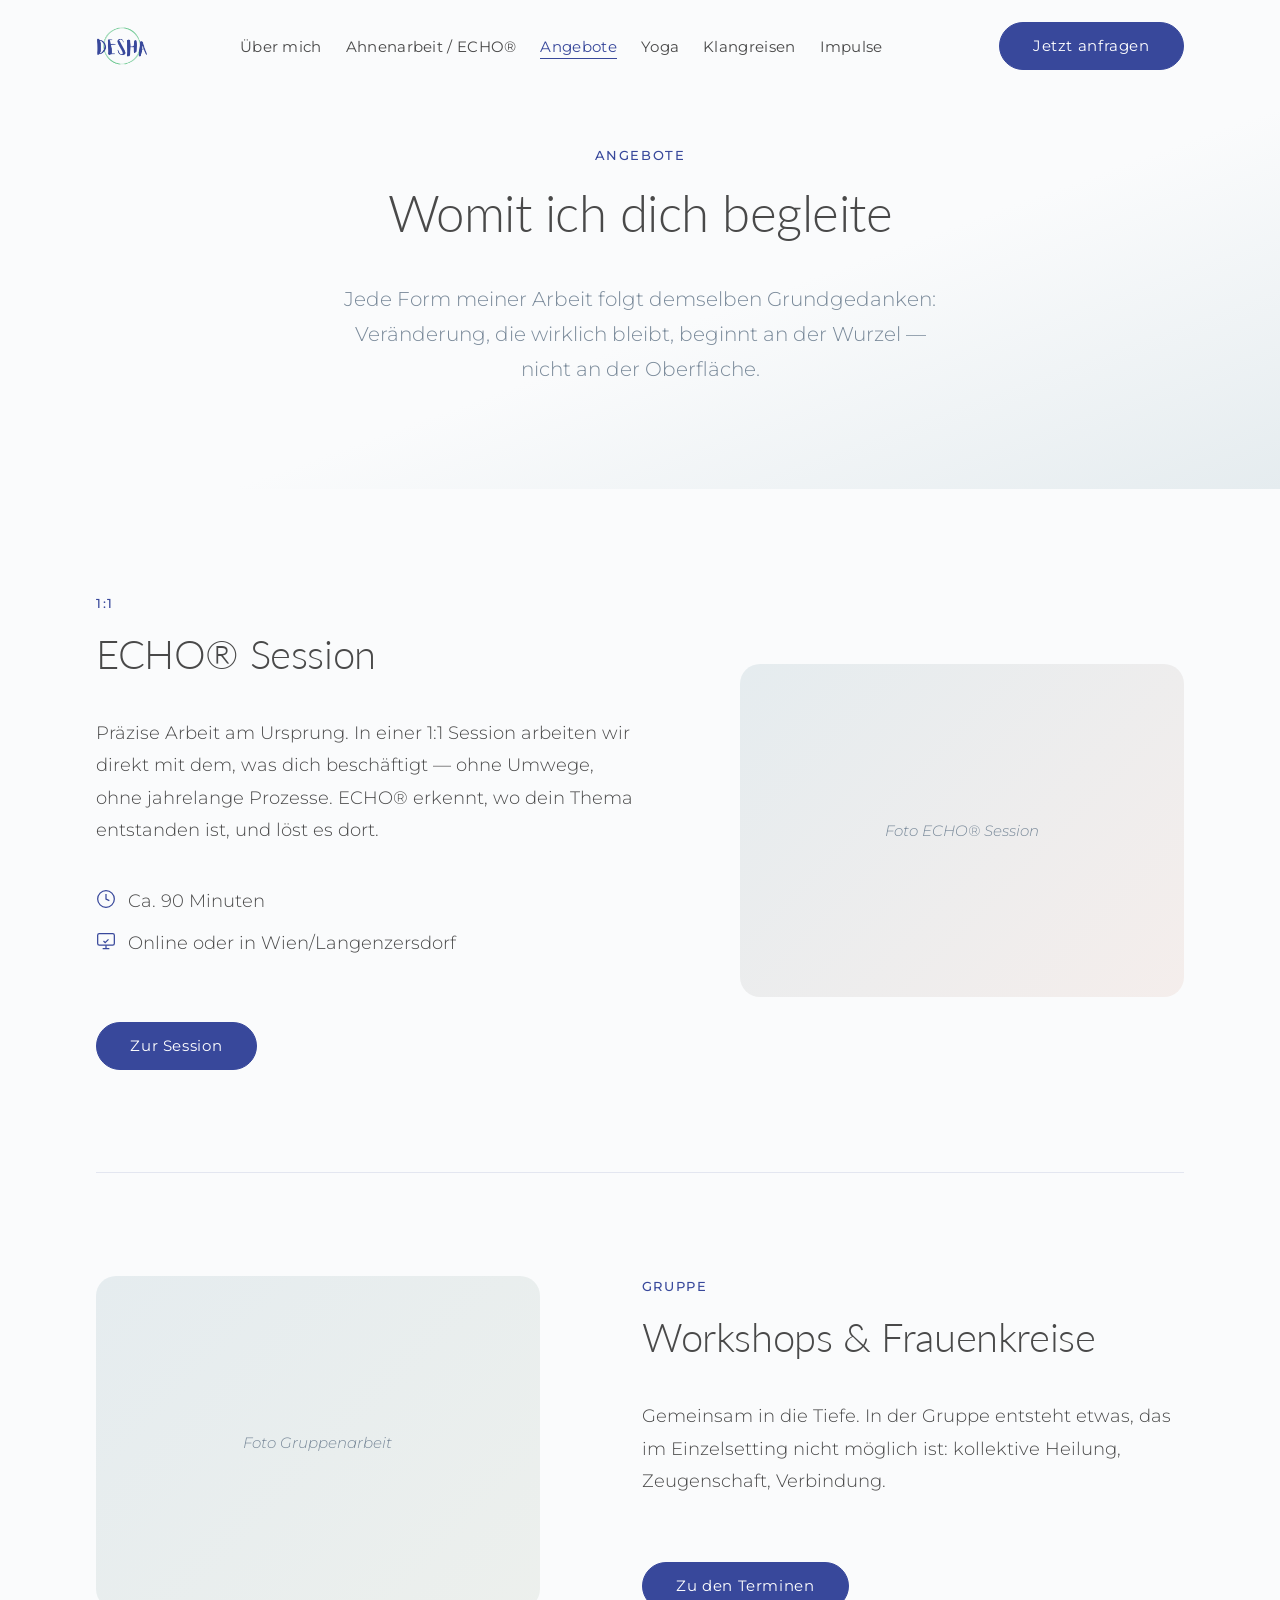
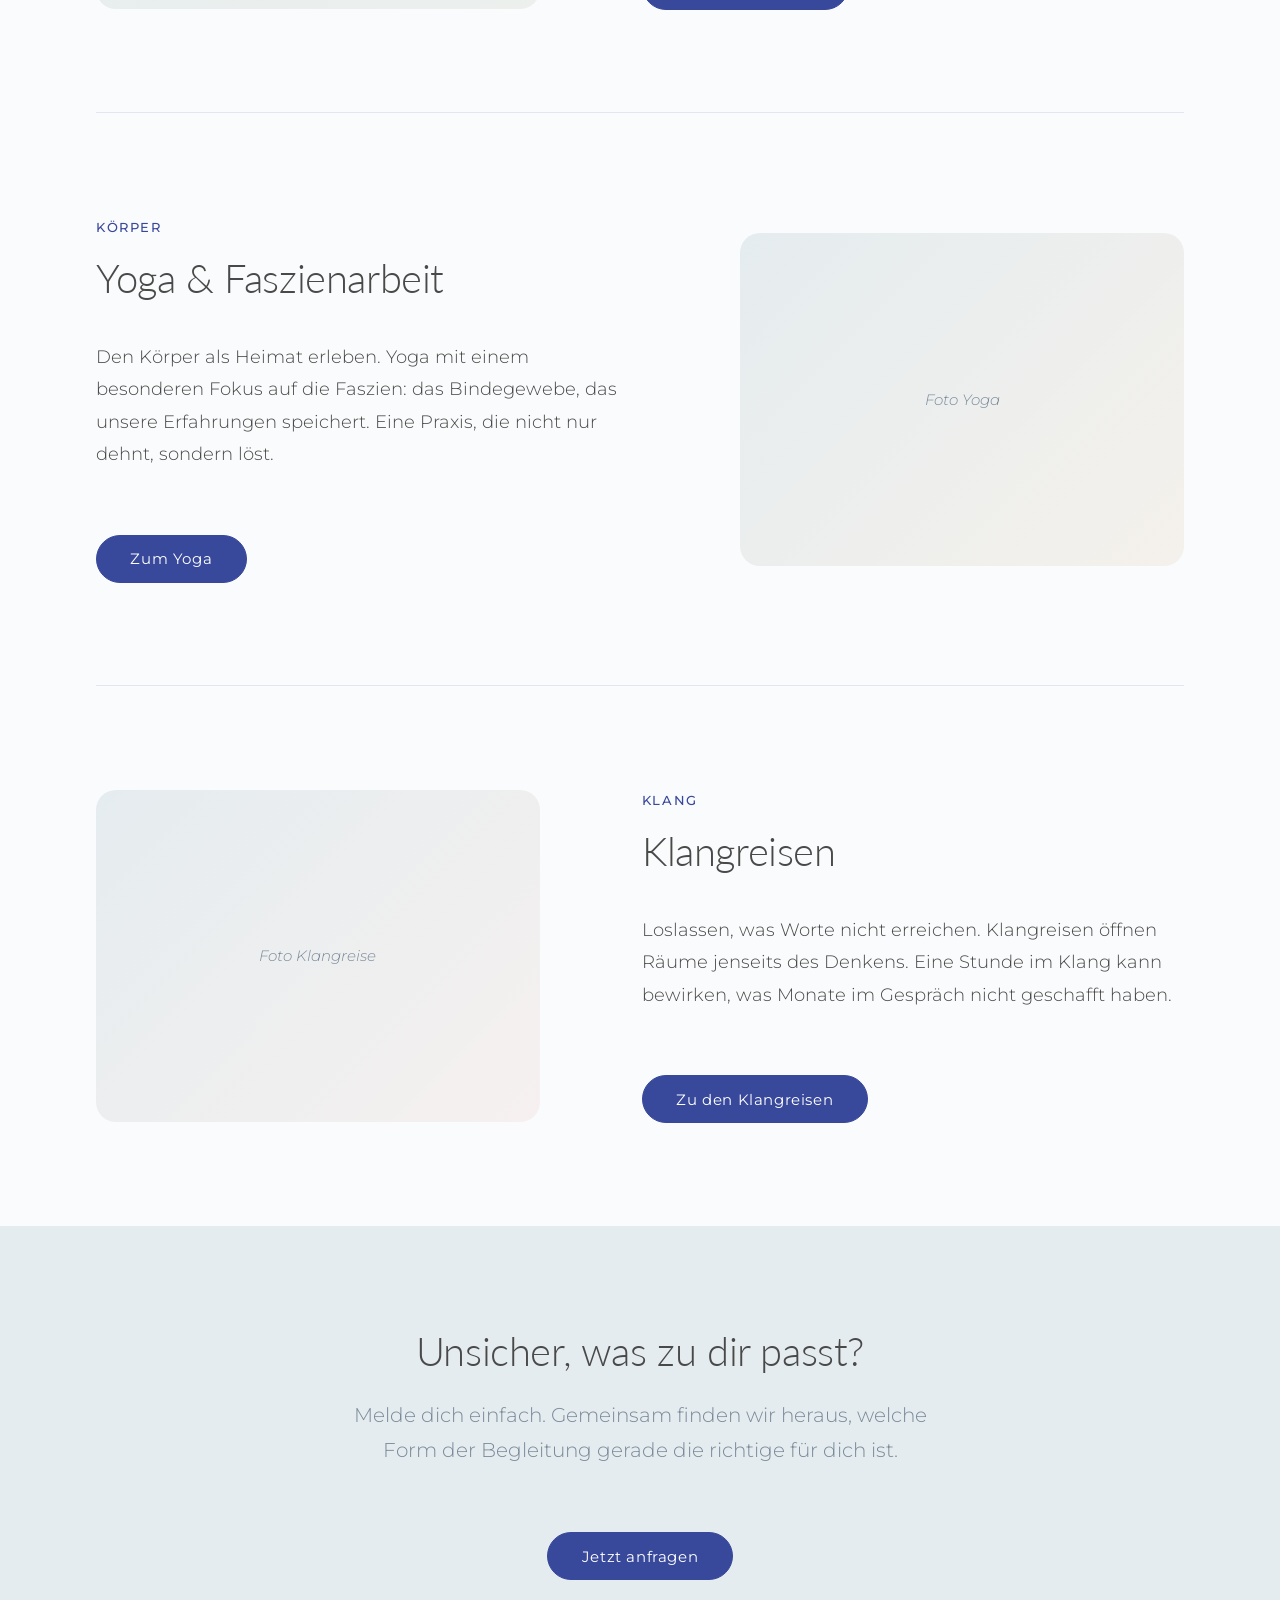
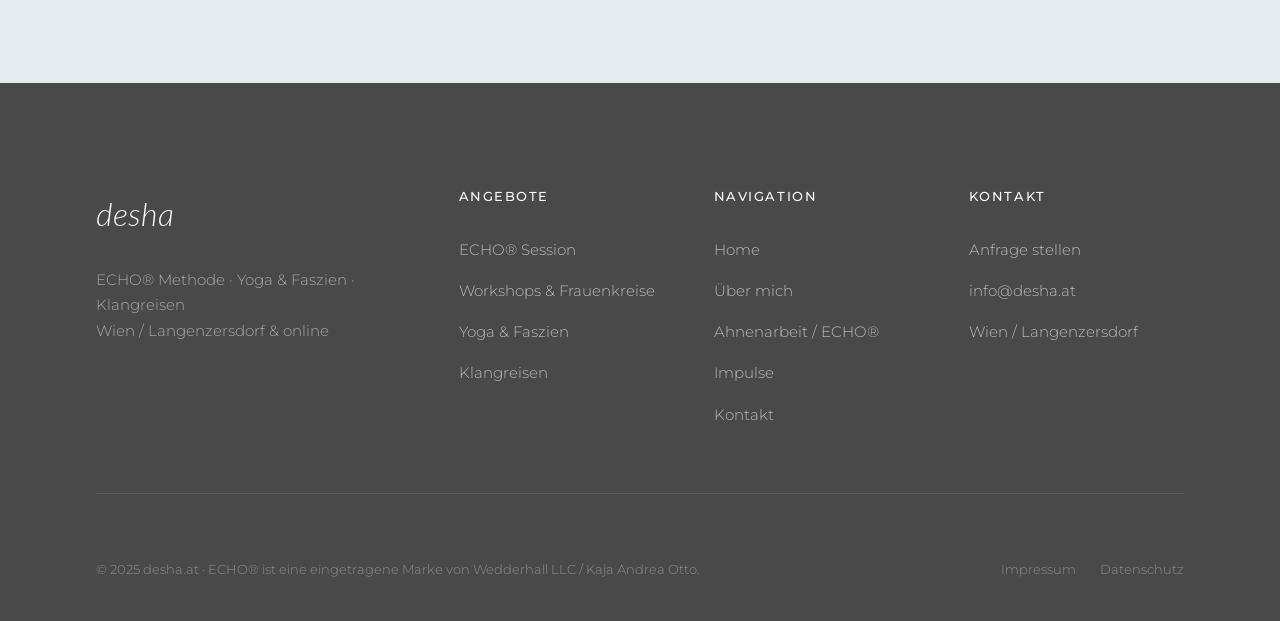
==== angebote/index.html @ 7d886432 "Reduce heading sizes, add Yoga+Klangreisen to nav, rename ECHO® to Ahnenarbeit/ECHO® Co-Authored-By:" ====
<!DOCTYPE html>
<html lang="de">
<head>
  <meta charset="UTF-8">
  <meta name="viewport" content="width=device-width, initial-scale=1.0">
  <title>Angebote — ECHO® Session · Yoga · Klangreisen | desha.at</title>
  <meta name="description" content="ECHO® Session, Gruppenarbeit, Yoga & Faszien, Klangreisen — in Wien/Langenzersdorf und online. Veränderung, die an der Wurzel beginnt.">
  <link rel="canonical" href="https://desha.at/angebote">

  <!-- Open Graph -->
  <meta property="og:title" content="Angebote — ECHO® Session · Yoga · Klangreisen | desha.at">
  <meta property="og:description" content="ECHO® Session, Gruppenarbeit, Yoga & Faszien, Klangreisen — in Wien/Langenzersdorf und online. Veränderung, die an der Wurzel beginnt.">
  <meta property="og:type" content="website">
  <meta property="og:url" content="https://desha.at/angebote">
  <meta property="og:image" content="https://desha.at/assets/images/portrait-monika.jpg">
  <meta property="og:locale" content="de_AT">
  <meta property="og:site_name" content="desha.at">

  <!-- Twitter Card -->
  <meta name="twitter:card" content="summary_large_image">
  <meta name="twitter:title" content="Angebote — ECHO® Session · Yoga · Klangreisen | desha.at">
  <meta name="twitter:description" content="ECHO® Session, Gruppenarbeit, Yoga & Faszien, Klangreisen — in Wien/Langenzersdorf und online.">
  <meta name="twitter:image" content="https://desha.at/assets/images/portrait-monika.jpg">

  <link rel="preconnect" href="https://fonts.googleapis.com">
  <link rel="preconnect" href="https://fonts.gstatic.com" crossorigin>
  <link href="https://fonts.googleapis.com/css2?family=Lato:ital,wght@0,300;0,400;0,700;1,300;1,400&family=Montserrat:wght@300;400;500&display=swap" rel="stylesheet">

  <link rel="stylesheet" href="../css/main.css">
  <link rel="stylesheet" href="../css/components.css">
  <link rel="stylesheet" href="../css/responsive.css">
</head>
<body>

  <!-- NAV -->
  <header class="nav" role="banner">
    <div class="nav__inner">
      <a href="../index.html" class="nav__logo"><img src="../assets/images/DESHA_logo_klein.png" alt="DESHA" class="nav__logo-img"></a>
      <nav aria-label="Hauptnavigation">
        <ul class="nav__links" role="list">
          <li><a href="../ueber-mich.html" class="nav__link">Über mich</a></li>
          <li><a href="../echo-methode.html" class="nav__link">Ahnenarbeit / ECHO®</a></li>
          <li><a href="../angebote/index.html" class="nav__link is-active">Angebote</a></li>
          <li><a href="../angebote/yoga-faszien.html" class="nav__link">Yoga</a></li>
          <li><a href="../angebote/klangreisen.html" class="nav__link">Klangreisen</a></li>
          <li><a href="../blog/index.html" class="nav__link">Impulse</a></li>
        </ul>
      </nav>
      <a href="../kontakt.html" class="btn btn--primary nav__cta">Jetzt anfragen</a>
      <button class="nav__toggle" aria-label="Menü öffnen" aria-expanded="false" aria-controls="mobile-menu">
        <span></span><span></span><span></span>
      </button>
    </div>
    <nav id="mobile-menu" class="nav__mobile" aria-label="Mobile Navigation">
      <ul class="nav__mobile-links" role="list">
        <li><a href="../ueber-mich.html" class="nav__mobile-link">Über mich</a></li>
        <li><a href="../echo-methode.html" class="nav__mobile-link">Ahnenarbeit / ECHO®</a></li>
        <li><a href="../angebote/index.html" class="nav__mobile-link">Angebote</a></li>
        <li><a href="../angebote/yoga-faszien.html" class="nav__mobile-link">Yoga</a></li>
        <li><a href="../angebote/klangreisen.html" class="nav__mobile-link">Klangreisen</a></li>
        <li><a href="../blog/index.html" class="nav__mobile-link">Impulse</a></li>
        <li><a href="../kontakt.html" class="nav__mobile-link">Kontakt</a></li>
      </ul>
      <a href="../kontakt.html" class="btn btn--primary" style="align-self:flex-start;margin-top:auto;">Jetzt anfragen</a>
    </nav>
  </header>

  <main>

    <!-- PAGE HERO -->
    <section style="padding-top: 9rem; padding-bottom: var(--space-2xl); background: linear-gradient(160deg, var(--color-bg) 60%, var(--color-surface) 100%);" aria-labelledby="page-title">
      <div class="u-container u-container--narrow u-text-center">
        <span class="kicker fade-in">Angebote</span>
        <h1 id="page-title" class="fade-in fade-in--delay-1">Womit ich dich begleite</h1>
        <p class="lead fade-in fade-in--delay-2" style="margin-inline: auto; margin-top: var(--space-lg);">
          Jede Form meiner Arbeit folgt demselben Grundgedanken: Veränderung, die wirklich bleibt,
          beginnt an der Wurzel — nicht an der Oberfläche.
        </p>
      </div>
    </section>


    <!-- ANGEBOTE DETAIL -->
    <section class="u-section" aria-label="Angebotsübersicht">
      <div class="u-container">

        <!-- ECHO Session -->
        <article style="
          display: grid;
          gap: var(--space-2xl);
          padding-bottom: var(--space-2xl);
          border-bottom: 1px solid var(--color-border);
          margin-bottom: var(--space-2xl);
        " aria-labelledby="echo-title">
          <div class="split split--wide">
            <div class="fade-in">
              <span class="kicker">1:1</span>
              <h2 id="echo-title">ECHO® Session</h2>
              <p style="margin-top: var(--space-lg);">
                Präzise Arbeit am Ursprung. In einer 1:1 Session arbeiten wir direkt mit dem, was
                dich beschäftigt — ohne Umwege, ohne jahrelange Prozesse. ECHO® erkennt, wo dein
                Thema entstanden ist, und löst es dort.
              </p>
              <ul class="icon-list" style="margin-top: var(--space-lg);">
                <li class="icon-list__item">
                  <svg class="icon-list__icon" viewBox="0 0 24 24" fill="none" stroke="currentColor" stroke-width="1.5" aria-hidden="true"><circle cx="12" cy="12" r="10"/><path d="M12 6v6l4 2"/></svg>
                  Ca. 90 Minuten
                </li>
                <li class="icon-list__item">
                  <svg class="icon-list__icon" viewBox="0 0 24 24" fill="none" stroke="currentColor" stroke-width="1.5" aria-hidden="true"><path d="M15 10l-4 4-2-2"/><rect x="2" y="3" width="20" height="14" rx="2"/><path d="M8 21h8M12 17v4"/></svg>
                  Online oder in Wien/Langenzersdorf
                </li>
              </ul>
              <a href="../angebote/echo-session.html" class="btn btn--primary" style="margin-top: var(--space-xl);">Zur Session</a>
            </div>
            <div class="fade-in fade-in--delay-1">
              <div style="
                aspect-ratio: 4/3;
                background: linear-gradient(135deg, var(--color-surface) 0%, rgba(196,119,90,0.1) 100%);
                border-radius: var(--radius-lg);
                display: flex; align-items: center; justify-content: center;
                color: var(--color-text-muted); font-style: italic; font-size: var(--text-sm);
              ">Foto ECHO® Session</div>
            </div>
          </div>
        </article>

        <!-- Gruppenarbeit -->
        <article style="
          padding-bottom: var(--space-2xl);
          border-bottom: 1px solid var(--color-border);
          margin-bottom: var(--space-2xl);
        " aria-labelledby="gruppe-title">
          <div class="split split--wide-reversed">
            <div class="fade-in fade-in--delay-1">
              <div style="
                aspect-ratio: 4/3;
                background: linear-gradient(135deg, var(--color-surface) 0%, rgba(138,158,127,0.12) 100%);
                border-radius: var(--radius-lg);
                display: flex; align-items: center; justify-content: center;
                color: var(--color-text-muted); font-style: italic; font-size: var(--text-sm);
              ">Foto Gruppenarbeit</div>
            </div>
            <div class="fade-in">
              <span class="kicker">Gruppe</span>
              <h2 id="gruppe-title">Workshops &amp; Frauenkreise</h2>
              <p style="margin-top: var(--space-lg);">
                Gemeinsam in die Tiefe. In der Gruppe entsteht etwas, das im Einzelsetting nicht
                möglich ist: kollektive Heilung, Zeugenschaft, Verbindung.
              </p>
              <a href="../angebote/gruppenarbeit.html" class="btn btn--primary" style="margin-top: var(--space-xl);">Zu den Terminen</a>
            </div>
          </div>
        </article>

        <!-- Yoga & Faszien -->
        <article style="
          padding-bottom: var(--space-2xl);
          border-bottom: 1px solid var(--color-border);
          margin-bottom: var(--space-2xl);
        " aria-labelledby="yoga-title">
          <div class="split split--wide">
            <div class="fade-in">
              <span class="kicker">Körper</span>
              <h2 id="yoga-title">Yoga &amp; Faszienarbeit</h2>
              <p style="margin-top: var(--space-lg);">
                Den Körper als Heimat erleben. Yoga mit einem besonderen Fokus auf die Faszien:
                das Bindegewebe, das unsere Erfahrungen speichert. Eine Praxis, die nicht nur
                dehnt, sondern löst.
              </p>
              <a href="../angebote/yoga-faszien.html" class="btn btn--primary" style="margin-top: var(--space-xl);">Zum Yoga</a>
            </div>
            <div class="fade-in fade-in--delay-1">
              <div style="
                aspect-ratio: 4/3;
                background: linear-gradient(135deg, var(--color-surface) 0%, rgba(196,152,90,0.1) 100%);
                border-radius: var(--radius-lg);
                display: flex; align-items: center; justify-content: center;
                color: var(--color-text-muted); font-style: italic; font-size: var(--text-sm);
              ">Foto Yoga</div>
            </div>
          </div>
        </article>

        <!-- Klangreisen -->
        <article aria-labelledby="klang-title">
          <div class="split split--wide-reversed">
            <div class="fade-in fade-in--delay-1">
              <div style="
                aspect-ratio: 4/3;
                background: linear-gradient(135deg, var(--color-surface) 0%, rgba(196,119,90,0.08) 100%);
                border-radius: var(--radius-lg);
                display: flex; align-items: center; justify-content: center;
                color: var(--color-text-muted); font-style: italic; font-size: var(--text-sm);
              ">Foto Klangreise</div>
            </div>
            <div class="fade-in">
              <span class="kicker">Klang</span>
              <h2 id="klang-title">Klangreisen</h2>
              <p style="margin-top: var(--space-lg);">
                Loslassen, was Worte nicht erreichen. Klangreisen öffnen Räume jenseits des
                Denkens. Eine Stunde im Klang kann bewirken, was Monate im Gespräch nicht
                geschafft haben.
              </p>
              <a href="../angebote/klangreisen.html" class="btn btn--primary" style="margin-top: var(--space-xl);">Zu den Klangreisen</a>
            </div>
          </div>
        </article>

      </div>
    </section>


    <!-- CTA -->
    <section class="u-section u-bg-surface" aria-label="Handlungsaufruf">
      <div class="u-container u-container--narrow u-text-center">
        <div class="fade-in">
          <h2>Unsicher, was zu dir passt?</h2>
          <p class="lead" style="margin-top: var(--space-md); margin-inline: auto;">
            Melde dich einfach. Gemeinsam finden wir heraus, welche Form der Begleitung
            gerade die richtige für dich ist.
          </p>
          <a href="../kontakt.html" class="btn btn--primary" style="margin-top: var(--space-xl);">Jetzt anfragen</a>
        </div>
      </div>
    </section>

  </main>

  <!-- FOOTER -->
  <footer class="footer" role="contentinfo">
    <div class="footer__inner">
      <div class="footer__top">
        <div class="footer__brand">
          <a href="../index.html" class="footer__logo">desha</a>
          <p class="footer__tagline">ECHO® Methode · Yoga & Faszien · Klangreisen<br>Wien / Langenzersdorf &amp; online</p>
        </div>
        <div>
          <p class="footer__col-title">Angebote</p>
          <ul class="footer__links" role="list">
            <li><a href="../angebote/echo-session.html" class="footer__link">ECHO® Session</a></li>
            <li><a href="../angebote/gruppenarbeit.html" class="footer__link">Workshops &amp; Frauenkreise</a></li>
            <li><a href="../angebote/yoga-faszien.html" class="footer__link">Yoga &amp; Faszien</a></li>
            <li><a href="../angebote/klangreisen.html" class="footer__link">Klangreisen</a></li>
          </ul>
        </div>
        <div>
          <p class="footer__col-title">Navigation</p>
          <ul class="footer__links" role="list">
            <li><a href="../index.html" class="footer__link">Home</a></li>
            <li><a href="../ueber-mich.html" class="footer__link">Über mich</a></li>
            <li><a href="../echo-methode.html" class="footer__link">Ahnenarbeit / ECHO®</a></li>
            <li><a href="../blog/index.html" class="footer__link">Impulse</a></li>
            <li><a href="../kontakt.html" class="footer__link">Kontakt</a></li>
          </ul>
        </div>
        <div>
          <p class="footer__col-title">Kontakt</p>
          <ul class="footer__links" role="list">
            <li><a href="../kontakt.html" class="footer__link">Anfrage stellen</a></li>
            <li><a href="mailto:info@desha.at" class="footer__link">info@desha.at</a></li>
            <li><span class="footer__link" style="cursor:default;">Wien / Langenzersdorf</span></li>
          </ul>
        </div>
      </div>
      <div class="footer__bottom">
        <span>© 2025 desha.at · ECHO® ist eine eingetragene Marke von Wedderhall LLC / Kaja Andrea Otto.</span>
        <nav class="footer__legal" aria-label="Rechtliche Links">
          <a href="../impressum.html" class="footer__legal-link">Impressum</a>
          <a href="../impressum.html#datenschutz" class="footer__legal-link">Datenschutz</a>
        </nav>
      </div>
    </div>
  </footer>

  <script src="../js/main.js"></script>
</body>
</html>
---- css/main.css ----
/* ============================================================
   desha.at — main.css
   Global: Custom Properties · Reset · Base · Typography · Utils
   ============================================================ */

/* ------------------------------------------------------------
   1. CUSTOM PROPERTIES
   ------------------------------------------------------------ */
:root {
  /* Colors — DESHA Brand Guide */
  --color-primary:    #38489B;   /* Brand Blau */
  --color-secondary:  #65C58C;   /* Brand Grün/Mint */
  --color-accent:     #38489B;   /* Brand Blau */
  --color-bg:         #FAFBFC;   /* Fast Weiß mit leichtem Blau-Ton */
  --color-surface:    #E5ECEF;   /* Brand Hell-Blau-Grau */
  --color-text:       #494949;   /* Brand Charcoal */
  --color-text-muted: #7A8A9A;   /* Gedämpft, kühler Ton */
  --color-border:     rgba(56, 72, 155, 0.12); /* Hauch Brand Blau */
  --color-white:      #FFFFFF;

  /* Typography — DESHA Brand Guide */
  --font-serif: 'Lato', system-ui, -apple-system, sans-serif;
  --font-sans:  'Montserrat', system-ui, -apple-system, sans-serif;

  /* Font Sizes — fluid, clamp-basiert */
  --text-xs:   clamp(0.75rem,  1.2vw, 0.8rem);
  --text-sm:   clamp(0.875rem, 1.5vw, 0.95rem);
  --text-base: clamp(1rem,     1.8vw, 1.1rem);
  --text-lg:   clamp(1.125rem, 2vw,   1.25rem);
  --text-xl:   clamp(1.3rem,   2.5vw, 1.5rem);
  --text-2xl:  clamp(1.5rem,   3vw,   2rem);
  --text-3xl:  clamp(1.875rem, 4vw,   2.5rem);
  --text-4xl:  clamp(2.25rem,  5vw,   3.2rem);
  --text-5xl:  clamp(2.75rem,  6.5vw, 4.2rem);

  /* Spacing */
  --space-xs:  0.5rem;
  --space-sm:  1rem;
  --space-md:  1.5rem;
  --space-lg:  2.5rem;
  --space-xl:  4rem;
  --space-2xl: clamp(4rem, 8vw, 8rem);
  --space-3xl: clamp(6rem, 12vw, 12rem);

  /* Layout */
  --max-width:       1200px;
  --max-width-text:  720px;
  --container-px:    clamp(1.25rem, 5vw, 3.5rem);

  /* Border Radius */
  --radius-sm:   4px;
  --radius-md:   12px;
  --radius-lg:   20px;
  --radius-full: 100px;

  /* Shadows */
  --shadow-sm:  0 2px 8px rgba(44, 34, 24, 0.06);
  --shadow-md:  0 8px 24px rgba(44, 34, 24, 0.09);
  --shadow-lg:  0 20px 48px rgba(44, 34, 24, 0.12);
  --shadow-hover: 0 24px 56px rgba(44, 34, 24, 0.14);

  /* Transitions */
  --transition-fast:   0.2s ease;
  --transition:        0.3s ease;
  --transition-slow:   0.6s ease;
}


/* ------------------------------------------------------------
   2. MODERN CSS RESET
   ------------------------------------------------------------ */
*, *::before, *::after {
  box-sizing: border-box;
  margin: 0;
  padding: 0;
}

html {
  scroll-behavior: smooth;
  -webkit-text-size-adjust: 100%;
  hanging-punctuation: first last;
}

body {
  font-family: var(--font-sans);
  font-size: var(--text-base);
  font-weight: 300;
  line-height: 1.8;
  color: var(--color-text);
  background-color: var(--color-bg);
  -webkit-font-smoothing: antialiased;
  -moz-osx-font-smoothing: grayscale;
  overflow-x: hidden;
}

img, video, svg {
  display: block;
  max-width: 100%;
  height: auto;
}

input, button, textarea, select {
  font: inherit;
}

p, h1, h2, h3, h4, h5, h6 {
  overflow-wrap: break-word;
}

ul[role="list"], ol[role="list"] {
  list-style: none;
}

a {
  color: inherit;
  text-decoration: none;
}

button {
  cursor: pointer;
  border: none;
  background: none;
}

/* Reduced motion */
@media (prefers-reduced-motion: reduce) {
  *, *::before, *::after {
    animation-duration: 0.01ms !important;
    animation-iteration-count: 1 !important;
    transition-duration: 0.01ms !important;
    scroll-behavior: auto !important;
  }
}


/* ------------------------------------------------------------
   3. TYPOGRAPHY
   ------------------------------------------------------------ */
h1, h2, h3, h4, h5, h6 {
  font-family: var(--font-serif);
  font-weight: 300;
  line-height: 1.15;
  letter-spacing: -0.01em;
  color: var(--color-text);
}

h1 { font-size: var(--text-4xl); font-weight: 300; }
h2 { font-size: var(--text-3xl); }
h3 { font-size: var(--text-2xl); }
h4 { font-size: var(--text-xl); }
h5 { font-size: var(--text-lg); }
h6 { font-size: var(--text-base); }

p {
  font-size: var(--text-base);
  line-height: 1.85;
  color: var(--color-text);
  max-width: 68ch;
}

p + p {
  margin-top: var(--space-md);
}

strong {
  font-weight: 500;
}

em {
  font-family: var(--font-serif);
  font-style: italic;
}

blockquote {
  font-family: var(--font-serif);
  font-size: var(--text-xl);
  font-style: italic;
  font-weight: 300;
  line-height: 1.5;
  color: var(--color-primary);
  padding-left: var(--space-lg);
  border-left: 2px solid var(--color-primary);
}

/* Kicker / Label über Überschriften */
.kicker {
  font-family: var(--font-sans);
  font-size: var(--text-xs);
  font-weight: 500;
  letter-spacing: 0.12em;
  text-transform: uppercase;
  color: var(--color-primary);
  display: block;
  margin-bottom: var(--space-sm);
}

/* Lead-Text (größere Einleitung) */
.lead {
  font-size: var(--text-lg);
  font-weight: 300;
  line-height: 1.75;
  color: var(--color-text-muted);
  max-width: 60ch;
}


/* ------------------------------------------------------------
   4. LAYOUT UTILITIES
   ------------------------------------------------------------ */

/* Container */
.u-container {
  width: 100%;
  max-width: var(--max-width);
  margin-inline: auto;
  padding-inline: var(--container-px);
}

/* Container schmal (Text-Seiten) */
.u-container--narrow {
  max-width: var(--max-width-text);
}

/* Section-Spacing */
.u-section {
  padding-block: var(--space-2xl);
}

.u-section--lg {
  padding-block: var(--space-3xl);
}

/* Hintergründe für alternierende Sektionen */
.u-bg-surface {
  background-color: var(--color-surface);
}

.u-bg-primary {
  background-color: var(--color-primary);
  color: var(--color-white);
}

.u-bg-primary h1,
.u-bg-primary h2,
.u-bg-primary h3,
.u-bg-primary p {
  color: var(--color-white);
}

/* Grid Utilities */
.u-grid {
  display: grid;
  gap: var(--space-lg);
}

.u-grid--2 { grid-template-columns: repeat(2, 1fr); }
.u-grid--3 { grid-template-columns: repeat(3, 1fr); }
.u-grid--4 { grid-template-columns: repeat(4, 1fr); }

/* Flex Utilities */
.u-flex { display: flex; }
.u-flex--center { align-items: center; justify-content: center; }
.u-flex--between { align-items: center; justify-content: space-between; }

/* Text alignment */
.u-text-center { text-align: center; }
.u-text-center p { margin-inline: auto; }

/* Spacer */
.u-spacer-sm  { height: var(--space-sm); }
.u-spacer-md  { height: var(--space-md); }
.u-spacer-lg  { height: var(--space-lg); }

/* Screen-reader only */
.u-sr-only {
  position: absolute;
  width: 1px;
  height: 1px;
  padding: 0;
  margin: -1px;
  overflow: hidden;
  clip: rect(0, 0, 0, 0);
  white-space: nowrap;
  border-width: 0;
}


/* ------------------------------------------------------------
   5. DIVIDER / DEKORATIVE TRENNELEMENTE
   ------------------------------------------------------------ */
.u-divider {
  border: none;
  height: 1px;
  background: var(--color-border);
  margin-block: var(--space-xl);
}

/* Organische Wellen-Trennlinie */
.u-wave {
  display: block;
  width: 100%;
  overflow: hidden;
  line-height: 0;
}

.u-wave svg {
  display: block;
  width: 100%;
  height: auto;
}


/* ------------------------------------------------------------
   6. SCROLL-ANIMATIONEN
   ------------------------------------------------------------ */
.fade-in {
  opacity: 0;
  transform: translateY(28px);
  transition: opacity 0.75s ease, transform 0.75s ease;
}

.fade-in.is-visible {
  opacity: 1;
  transform: translateY(0);
}

.fade-in--delay-1 { transition-delay: 0.1s; }
.fade-in--delay-2 { transition-delay: 0.2s; }
.fade-in--delay-3 { transition-delay: 0.3s; }
.fade-in--delay-4 { transition-delay: 0.4s; }


/* ------------------------------------------------------------
   7. FOCUS STYLES (Accessibility)
   ------------------------------------------------------------ */
:focus-visible {
  outline: 2px solid var(--color-primary);
  outline-offset: 3px;
  border-radius: var(--radius-sm);
}
---- css/components.css ----
/* ============================================================
   desha.at — components.css
   Wiederverwendbare UI-Komponenten
   ============================================================ */


/* ------------------------------------------------------------
   1. BUTTONS
   ------------------------------------------------------------ */
.btn {
  display: inline-flex;
  align-items: center;
  gap: 0.5rem;
  font-family: var(--font-sans);
  font-size: var(--text-sm);
  font-weight: 400;
  letter-spacing: 0.04em;
  line-height: 1;
  padding: 0.95em 2.2em;
  border-radius: var(--radius-full);
  border: 1.5px solid transparent;
  transition: background var(--transition), color var(--transition),
              border-color var(--transition), transform var(--transition),
              box-shadow var(--transition);
  cursor: pointer;
  white-space: nowrap;
  min-height: 48px; /* Accessibility touch target */
  text-decoration: none;
}

/* Primär — Terrakotta ausgefüllt */
.btn--primary {
  background-color: var(--color-primary);
  color: var(--color-white);
  border-color: var(--color-primary);
}

.btn--primary:hover,
.btn--primary:focus-visible {
  background-color: #2D3A7A;
  border-color: #2D3A7A;
  transform: translateY(-2px);
  box-shadow: var(--shadow-md);
}

/* Ghost — transparent mit Rahmen */
.btn--ghost {
  background-color: transparent;
  color: var(--color-primary);
  border-color: var(--color-primary);
}

.btn--ghost:hover,
.btn--ghost:focus-visible {
  background-color: var(--color-primary);
  color: var(--color-white);
  transform: translateY(-2px);
}

/* Ghost hell — für dunkle Hintergründe */
.btn--ghost-light {
  background-color: transparent;
  color: var(--color-white);
  border-color: rgba(255, 255, 255, 0.6);
}

.btn--ghost-light:hover,
.btn--ghost-light:focus-visible {
  background-color: var(--color-white);
  color: var(--color-primary);
  border-color: var(--color-white);
}

/* Text-Link mit Pfeil */
.btn--link {
  background: none;
  border: none;
  padding: 0;
  border-radius: 0;
  color: var(--color-primary);
  font-weight: 400;
  letter-spacing: 0.06em;
  text-transform: uppercase;
  font-size: var(--text-xs);
  min-height: auto;
  position: relative;
}

.btn--link::after {
  content: '→';
  margin-left: 0.4em;
  transition: transform var(--transition);
  display: inline-block;
}

.btn--link:hover::after {
  transform: translateX(4px);
}

/* Button-Gruppe */
.btn-group {
  display: flex;
  flex-wrap: wrap;
  gap: var(--space-sm);
  align-items: center;
}


/* ------------------------------------------------------------
   2. NAVIGATION
   ------------------------------------------------------------ */
.nav {
  position: fixed;
  top: 0;
  left: 0;
  right: 0;
  z-index: 100;
  padding-block: 1.25rem;
  transition: background var(--transition-slow), box-shadow var(--transition-slow),
              padding var(--transition);
}

/* Scrolled state — wird via JS hinzugefügt */
.nav.is-scrolled {
  background-color: rgba(250, 251, 252, 0.96);
  backdrop-filter: blur(12px);
  -webkit-backdrop-filter: blur(12px);
  box-shadow: var(--shadow-sm);
  padding-block: 0.9rem;
}

.nav__inner {
  display: flex;
  align-items: center;
  justify-content: space-between;
  max-width: var(--max-width);
  margin-inline: auto;
  padding-inline: var(--container-px);
}

/* Logo */
.nav__logo {
  text-decoration: none;
  display: inline-flex;
  align-items: center;
}

.nav__logo-img {
  height: 52px;
  width: auto;
  display: block;
  transition: opacity var(--transition);
}

.nav__logo:hover .nav__logo-img {
  opacity: 0.85;
}

/* Desktop Links */
.nav__links {
  display: flex;
  align-items: center;
  gap: var(--space-md);
  list-style: none;
}

.nav__link {
  font-size: var(--text-sm);
  font-weight: 400;
  color: var(--color-text);
  letter-spacing: 0.02em;
  text-decoration: none;
  position: relative;
  transition: color var(--transition);
}

.nav__link::after {
  content: '';
  position: absolute;
  bottom: -3px;
  left: 0;
  width: 0;
  height: 1px;
  background-color: var(--color-primary);
  transition: width var(--transition);
}

.nav__link:hover,
.nav__link.is-active {
  color: var(--color-primary);
}

.nav__link:hover::after,
.nav__link.is-active::after {
  width: 100%;
}

.nav__cta {
  margin-left: var(--space-md);
}

/* Hamburger */
.nav__toggle {
  display: none;
  flex-direction: column;
  gap: 5px;
  padding: 8px;
  cursor: pointer;
  background: none;
  border: none;
  min-height: 44px;
  min-width: 44px;
  align-items: center;
  justify-content: center;
}

.nav__toggle span {
  display: block;
  width: 24px;
  height: 1.5px;
  background-color: var(--color-text);
  transition: transform var(--transition), opacity var(--transition);
  transform-origin: center;
}

.nav__toggle.is-open span:nth-child(1) {
  transform: translateY(6.5px) rotate(45deg);
}
.nav__toggle.is-open span:nth-child(2) {
  opacity: 0;
  transform: scaleX(0);
}
.nav__toggle.is-open span:nth-child(3) {
  transform: translateY(-6.5px) rotate(-45deg);
}

/* Mobile Menu */
.nav__mobile {
  display: none;
  position: fixed;
  inset: 0;
  background-color: var(--color-bg);
  z-index: 99;
  padding: 7rem var(--container-px) var(--space-xl);
  flex-direction: column;
  gap: var(--space-lg);
}

.nav__mobile.is-open {
  display: flex;
}

.nav__mobile-links {
  list-style: none;
  display: flex;
  flex-direction: column;
  gap: var(--space-md);
}

.nav__mobile-link {
  font-family: var(--font-serif);
  font-size: var(--text-3xl);
  font-style: italic;
  font-weight: 300;
  color: var(--color-text);
  text-decoration: none;
  transition: color var(--transition);
}

.nav__mobile-link:hover {
  color: var(--color-primary);
}


/* ------------------------------------------------------------
   3. HERO
   ------------------------------------------------------------ */
.hero {
  position: relative;
  min-height: 100svh;
  display: flex;
  align-items: center;
  background-color: var(--color-bg);
  padding-top: 6rem;
  overflow: hidden;
}

/* Subtile Textur-Overlay */
.hero::before {
  content: '';
  position: absolute;
  inset: 0;
  background-image: radial-gradient(circle at 70% 30%, rgba(196, 119, 90, 0.06) 0%, transparent 60%),
                    radial-gradient(circle at 20% 80%, rgba(138, 158, 127, 0.05) 0%, transparent 50%);
  pointer-events: none;
}

.hero__inner {
  position: relative;
  z-index: 1;
  max-width: var(--max-width);
  margin-inline: auto;
  padding-inline: var(--container-px);
  padding-block: var(--space-2xl);
}

.hero__eyebrow {
  display: inline-block;
  font-family: var(--font-sans);
  font-size: var(--text-xs);
  font-weight: 500;
  letter-spacing: 0.14em;
  text-transform: uppercase;
  color: var(--color-primary);
  margin-bottom: var(--space-md);
}

.hero__title {
  font-size: var(--text-5xl);
  font-style: italic;
  font-weight: 300;
  line-height: 1.1;
  letter-spacing: -0.03em;
  color: var(--color-text);
  max-width: 14ch;
  margin-bottom: var(--space-lg);
}

.hero__subtitle {
  font-size: var(--text-lg);
  font-weight: 300;
  line-height: 1.75;
  color: var(--color-text-muted);
  max-width: 50ch;
  margin-bottom: var(--space-xl);
}

.hero__scroll {
  display: flex;
  align-items: center;
  gap: var(--space-sm);
  margin-top: var(--space-xl);
  font-size: var(--text-xs);
  letter-spacing: 0.1em;
  text-transform: uppercase;
  color: var(--color-text-muted);
}

.hero__scroll-line {
  width: 40px;
  height: 1px;
  background-color: var(--color-border);
}


/* ------------------------------------------------------------
   4. SECTION HEADER (wiederverwendbar)
   ------------------------------------------------------------ */
.section-header {
  margin-bottom: var(--space-xl);
}

.section-header--center {
  text-align: center;
}

.section-header--center p {
  margin-inline: auto;
}

.section-header__title {
  margin-bottom: var(--space-md);
}

.section-header__text {
  font-size: var(--text-lg);
  color: var(--color-text-muted);
  max-width: 60ch;
}


/* ------------------------------------------------------------
   5. KARTEN (Cards)
   ------------------------------------------------------------ */
.card {
  background-color: var(--color-bg);
  border-radius: var(--radius-lg);
  padding: var(--space-xl) var(--space-lg);
  border: 1px solid var(--color-border);
  transition: transform var(--transition), box-shadow var(--transition);
  display: flex;
  flex-direction: column;
  gap: var(--space-md);
}

.card:hover {
  transform: translateY(-6px);
  box-shadow: var(--shadow-hover);
}

.card--surface {
  background-color: var(--color-surface);
  border-color: transparent;
}

.card__icon {
  width: 48px;
  height: 48px;
  color: var(--color-primary);
}

.card__kicker {
  /* nutzt .kicker Klasse aus main.css */
}

.card__title {
  font-family: var(--font-serif);
  font-size: var(--text-2xl);
  font-style: italic;
  font-weight: 300;
  color: var(--color-text);
  line-height: 1.25;
}

.card__text {
  font-size: var(--text-base);
  color: var(--color-text-muted);
  line-height: 1.8;
  flex: 1;
}

.card__link {
  margin-top: auto;
}

/* Angebots-Karte (größer, mit Bild-Platzhalter) */
.offer-card {
  position: relative;
  background-color: var(--color-surface);
  border-radius: var(--radius-lg);
  overflow: hidden;
  transition: transform var(--transition), box-shadow var(--transition);
  border: 1px solid var(--color-border);
}

.offer-card:hover {
  transform: translateY(-6px);
  box-shadow: var(--shadow-hover);
}

.offer-card__image {
  width: 100%;
  aspect-ratio: 4 / 3;
  object-fit: cover;
  background-color: var(--color-surface);
  display: block;
}

/* Bild-Platzhalter wenn kein Foto vorhanden */
.offer-card__image-placeholder {
  width: 100%;
  aspect-ratio: 4 / 3;
  background: linear-gradient(135deg, var(--color-surface) 0%, rgba(196, 119, 90, 0.08) 100%);
  display: flex;
  align-items: center;
  justify-content: center;
}

.offer-card__body {
  padding: var(--space-lg);
  display: flex;
  flex-direction: column;
  gap: var(--space-sm);
}

.offer-card__title {
  font-family: var(--font-serif);
  font-size: var(--text-2xl);
  font-style: italic;
  font-weight: 300;
  color: var(--color-text);
}

.offer-card__text {
  font-size: var(--text-sm);
  color: var(--color-text-muted);
  line-height: 1.75;
}


/* ------------------------------------------------------------
   6. TESTIMONIALS
   ------------------------------------------------------------ */
.testimonial {
  position: relative;
  padding: var(--space-xl);
  background-color: var(--color-bg);
  border-radius: var(--radius-lg);
  border: 1px solid var(--color-border);
}

.testimonial__quote-mark {
  font-family: var(--font-serif);
  font-size: 5rem;
  line-height: 0.5;
  color: var(--color-primary);
  opacity: 0.2;
  display: block;
  margin-bottom: var(--space-md);
  font-style: italic;
}

.testimonial__text {
  font-family: var(--font-serif);
  font-size: var(--text-lg);
  font-style: italic;
  font-weight: 300;
  line-height: 1.65;
  color: var(--color-text);
  margin-bottom: var(--space-md);
  max-width: none;
}

.testimonial__author {
  font-family: var(--font-sans);
  font-size: var(--text-xs);
  font-weight: 500;
  letter-spacing: 0.1em;
  text-transform: uppercase;
  color: var(--color-text-muted);
}

/* Testimonials Grid */
.testimonials-grid {
  display: grid;
  grid-template-columns: repeat(auto-fit, minmax(300px, 1fr));
  gap: var(--space-lg);
}


/* ------------------------------------------------------------
   7. BLOG-KARTEN
   ------------------------------------------------------------ */
.blog-card {
  display: grid;
  gap: var(--space-sm);
}

.blog-card__date {
  font-size: var(--text-xs);
  letter-spacing: 0.1em;
  text-transform: uppercase;
  color: var(--color-text-muted);
}

.blog-card__title {
  font-family: var(--font-serif);
  font-size: var(--text-xl);
  font-style: italic;
  font-weight: 300;
  line-height: 1.3;
  color: var(--color-text);
  transition: color var(--transition);
}

.blog-card:hover .blog-card__title {
  color: var(--color-primary);
}

.blog-card__excerpt {
  font-size: var(--text-sm);
  color: var(--color-text-muted);
  line-height: 1.75;
}


/* ------------------------------------------------------------
   8. FORMULAR
   ------------------------------------------------------------ */
.form {
  display: grid;
  gap: var(--space-md);
}

.form__group {
  display: grid;
  gap: 0.4rem;
}

.form__label {
  font-size: var(--text-sm);
  font-weight: 400;
  color: var(--color-text);
  letter-spacing: 0.02em;
}

.form__input,
.form__textarea,
.form__select {
  width: 100%;
  padding: 0.85em 1.2em;
  font-family: var(--font-sans);
  font-size: var(--text-base);
  font-weight: 300;
  color: var(--color-text);
  background-color: var(--color-bg);
  border: 1px solid rgba(196, 119, 90, 0.25);
  border-radius: var(--radius-md);
  transition: border-color var(--transition), box-shadow var(--transition);
  appearance: none;
  -webkit-appearance: none;
}

.form__input:focus,
.form__textarea:focus,
.form__select:focus {
  outline: none;
  border-color: var(--color-primary);
  box-shadow: 0 0 0 3px rgba(196, 119, 90, 0.12);
}

.form__input::placeholder,
.form__textarea::placeholder {
  color: var(--color-text-muted);
  opacity: 0.7;
}

.form__textarea {
  min-height: 140px;
  resize: vertical;
}

.form__select {
  background-image: url("data:image/svg+xml,%3Csvg xmlns='http://www.w3.org/2000/svg' width='16' height='16' viewBox='0 0 24 24' fill='none' stroke='%237A6A5A' stroke-width='1.5'%3E%3Cpath d='M6 9l6 6 6-6'/%3E%3C/svg%3E");
  background-repeat: no-repeat;
  background-position: right 1em center;
  padding-right: 2.5em;
  cursor: pointer;
}

/* Checkbox */
.form__checkbox-group {
  display: flex;
  align-items: flex-start;
  gap: 0.75rem;
  cursor: pointer;
}

.form__checkbox {
  width: 18px;
  height: 18px;
  flex-shrink: 0;
  margin-top: 2px;
  accent-color: var(--color-primary);
  cursor: pointer;
}

.form__checkbox-label {
  font-size: var(--text-sm);
  color: var(--color-text-muted);
  line-height: 1.5;
}

.form__checkbox-label a {
  color: var(--color-primary);
  text-decoration: underline;
  text-decoration-color: transparent;
  transition: text-decoration-color var(--transition);
}

.form__checkbox-label a:hover {
  text-decoration-color: var(--color-primary);
}

/* Zwei-Spalten Form */
.form--two-col {
  grid-template-columns: 1fr 1fr;
}

.form--two-col .form__group--full {
  grid-column: 1 / -1;
}


/* ------------------------------------------------------------
   9. NEWSLETTER-SEKTION
   ------------------------------------------------------------ */
.newsletter {
  text-align: center;
  padding-block: var(--space-2xl);
}

.newsletter__form {
  display: flex;
  gap: var(--space-sm);
  max-width: 480px;
  margin-inline: auto;
  margin-top: var(--space-lg);
}

.newsletter__input {
  flex: 1;
  padding: 0.85em 1.4em;
  font-family: var(--font-sans);
  font-size: var(--text-base);
  font-weight: 300;
  color: var(--color-text);
  background-color: var(--color-bg);
  border: 1px solid rgba(196, 119, 90, 0.25);
  border-radius: var(--radius-full);
  transition: border-color var(--transition), box-shadow var(--transition);
}

.newsletter__input:focus {
  outline: none;
  border-color: var(--color-primary);
  box-shadow: 0 0 0 3px rgba(196, 119, 90, 0.12);
}

.newsletter__disclaimer {
  margin-top: var(--space-md);
  font-size: var(--text-xs);
  color: var(--color-text-muted);
}


/* ------------------------------------------------------------
   10. FOOTER
   ------------------------------------------------------------ */
.footer {
  background-color: var(--color-text);
  color: rgba(250, 248, 244, 0.75);
  padding-block: var(--space-2xl) var(--space-lg);
}

.footer__inner {
  max-width: var(--max-width);
  margin-inline: auto;
  padding-inline: var(--container-px);
}

.footer__top {
  display: grid;
  grid-template-columns: 1.5fr repeat(3, 1fr);
  gap: var(--space-xl);
  padding-bottom: var(--space-xl);
  border-bottom: 1px solid rgba(250, 248, 244, 0.1);
  margin-bottom: var(--space-xl);
}

.footer__brand {
  display: flex;
  flex-direction: column;
  gap: var(--space-md);
}

.footer__logo {
  font-family: var(--font-serif);
  font-size: var(--text-2xl);
  font-style: italic;
  font-weight: 300;
  color: var(--color-bg);
  text-decoration: none;
}

.footer__tagline {
  font-size: var(--text-sm);
  color: rgba(250, 248, 244, 0.55);
  line-height: 1.7;
  max-width: 28ch;
}

.footer__col-title {
  font-family: var(--font-sans);
  font-size: var(--text-xs);
  font-weight: 500;
  letter-spacing: 0.12em;
  text-transform: uppercase;
  color: var(--color-bg);
  margin-bottom: var(--space-md);
}

.footer__links {
  list-style: none;
  display: flex;
  flex-direction: column;
  gap: 0.6rem;
}

.footer__link {
  font-size: var(--text-sm);
  color: rgba(250, 248, 244, 0.65);
  text-decoration: none;
  transition: color var(--transition);
}

.footer__link:hover {
  color: var(--color-bg);
}

.footer__bottom {
  display: flex;
  align-items: center;
  justify-content: space-between;
  flex-wrap: wrap;
  gap: var(--space-sm);
  font-size: var(--text-xs);
  color: rgba(250, 248, 244, 0.4);
}

.footer__legal {
  display: flex;
  gap: var(--space-md);
}

.footer__legal-link {
  color: rgba(250, 248, 244, 0.4);
  text-decoration: none;
  transition: color var(--transition);
}

.footer__legal-link:hover {
  color: rgba(250, 248, 244, 0.8);
}


/* ------------------------------------------------------------
   11. TAG / BADGE
   ------------------------------------------------------------ */
.tag {
  display: inline-flex;
  align-items: center;
  padding: 0.3em 0.9em;
  border-radius: var(--radius-full);
  font-size: var(--text-xs);
  font-weight: 500;
  letter-spacing: 0.06em;
  background-color: rgba(196, 119, 90, 0.1);
  color: var(--color-primary);
}


/* ------------------------------------------------------------
   12. TRENNLINIE MIT TEXT ("Oder" / Dekorativ)
   ------------------------------------------------------------ */
.divider-text {
  display: flex;
  align-items: center;
  gap: var(--space-md);
  color: var(--color-text-muted);
  font-size: var(--text-xs);
  letter-spacing: 0.1em;
  text-transform: uppercase;
}

.divider-text::before,
.divider-text::after {
  content: '';
  flex: 1;
  height: 1px;
  background: var(--color-border);
}


/* ------------------------------------------------------------
   13. BILD MIT RAHMEN / DEKORATIV
   ------------------------------------------------------------ */
.img-frame {
  position: relative;
  display: inline-block;
}

.img-frame img {
  border-radius: var(--radius-lg);
  display: block;
}

/* Dekorativer Rahmen-Versatz */
.img-frame::after {
  content: '';
  position: absolute;
  inset: 12px -12px -12px 12px;
  border: 1.5px solid var(--color-border);
  border-radius: var(--radius-lg);
  z-index: -1;
  pointer-events: none;
}


/* ------------------------------------------------------------
   14. ICON-LIST (Features / Vorteile)
   ------------------------------------------------------------ */
.icon-list {
  list-style: none;
  display: grid;
  gap: 0.9rem;
}

.icon-list__item {
  display: flex;
  align-items: flex-start;
  gap: 0.75rem;
  font-size: var(--text-base);
  color: var(--color-text);
  line-height: 1.6;
}

.icon-list__icon {
  flex-shrink: 0;
  width: 20px;
  height: 20px;
  color: var(--color-primary);
  margin-top: 2px;
}
---- css/responsive.css ----
/* ============================================================
   desha.at — responsive.css
   Mobile-first Breakpoints
   Breakpoints: sm 480px · md 768px · lg 1024px · xl 1200px
   ============================================================ */


/* ============================================================
   BASE = MOBILE (keine Media Query nötig — wird in main/components definiert)
   Hier nur Overrides für Mobile-spezifische Anpassungen
   ============================================================ */

/* Navigation: Hamburger auf Mobile */
.nav__links,
.nav__cta {
  display: none;
}

.nav__toggle {
  display: flex;
}

/* Grid: Alle auf 1 Spalte */
.u-grid--2,
.u-grid--3,
.u-grid--4 {
  grid-template-columns: 1fr;
}

/* Footer: Einzel-Spalte */
.footer__top {
  grid-template-columns: 1fr;
  gap: var(--space-lg);
}

/* Newsletter Form: Stack */
.newsletter__form {
  flex-direction: column;
}

/* Kontaktformular: 1 Spalte */
.form--two-col {
  grid-template-columns: 1fr;
}

.form--two-col .form__group--full {
  grid-column: 1;
}

/* Hero: Etwas weniger Padding */
.hero {
  min-height: 100svh;
  align-items: flex-start;
  padding-top: 5rem;
}

.hero__title {
  max-width: 100%;
}

/* Section-Header immer links auf Mobile */
.section-header--center {
  text-align: left;
}

.section-header--center p {
  margin-inline: 0;
}

/* Offer Cards Grid */
.offers-grid {
  display: grid;
  grid-template-columns: 1fr;
  gap: var(--space-lg);
}

/* Testimonials */
.testimonials-grid {
  grid-template-columns: 1fr;
}


/* ============================================================
   SM — 480px+
   ============================================================ */
@media (min-width: 480px) {

  /* Newsletter Form nebeneinander wenn Platz */
  .newsletter__form {
    flex-direction: row;
  }

  /* 2-spaltig wenn genug Platz */
  .offers-grid {
    grid-template-columns: repeat(2, 1fr);
  }

}


/* ============================================================
   MD — 768px+ (Tablet)
   ============================================================ */
@media (min-width: 768px) {

  /* Navigation: Desktop */
  .nav__links {
    display: flex;
  }

  .nav__cta {
    display: inline-flex;
  }

  .nav__toggle {
    display: none;
  }

  /* Section-Header: Zentriert wieder aktiv */
  .section-header--center {
    text-align: center;
  }

  .section-header--center p {
    margin-inline: auto;
  }

  /* Grid: 2 Spalten */
  .u-grid--2,
  .u-grid--3,
  .u-grid--4 {
    grid-template-columns: repeat(2, 1fr);
  }

  /* Kontaktformular: 2 Spalten */
  .form--two-col {
    grid-template-columns: 1fr 1fr;
  }

  .form--two-col .form__group--full {
    grid-column: 1 / -1;
  }

  /* Footer: 2 Spalten */
  .footer__top {
    grid-template-columns: repeat(2, 1fr);
  }

  /* Hero: Zentriert ausrichten */
  .hero {
    align-items: center;
    padding-top: 6rem;
  }

  /* Testimonials: 2 Spalten */
  .testimonials-grid {
    grid-template-columns: repeat(2, 1fr);
  }

}


/* ============================================================
   LG — 1024px+ (Desktop)
   ============================================================ */
@media (min-width: 1024px) {

  /* Grid: Volle Spalten */
  .u-grid--3 {
    grid-template-columns: repeat(3, 1fr);
  }

  .u-grid--4 {
    grid-template-columns: repeat(4, 1fr);
  }

  /* Offers: 4-spaltig */
  .offers-grid {
    grid-template-columns: repeat(4, 1fr);
  }

  /* Testimonials: 3 Spalten */
  .testimonials-grid {
    grid-template-columns: repeat(3, 1fr);
  }

  /* Footer: 4 Spalten */
  .footer__top {
    grid-template-columns: 1.5fr repeat(3, 1fr);
  }

  /* Split-Layout: Text + Bild */
  .split {
    display: grid;
    grid-template-columns: 1fr 1fr;
    gap: var(--space-2xl);
    align-items: center;
  }

  .split--reversed .split__image {
    order: -1;
  }

  /* Asymmetrisches Split (55/45) */
  .split--wide {
    grid-template-columns: 55fr 45fr;
  }

  .split--wide-reversed {
    grid-template-columns: 45fr 55fr;
  }

}


/* ============================================================
   XL — 1200px+
   ============================================================ */
@media (min-width: 1200px) {

  /* Noch mehr Luft im Hero */
  .hero {
    padding-top: 7rem;
  }

  /* Blog-Grid: 3 Spalten */
  .blog-grid {
    grid-template-columns: repeat(3, 1fr);
  }

}


/* ============================================================
   PRINT
   ============================================================ */
@media print {
  .nav,
  .footer,
  .btn,
  .newsletter {
    display: none;
  }

  body {
    font-size: 12pt;
    color: #000;
    background: #fff;
  }

  a[href]::after {
    content: " (" attr(href) ")";
    font-size: 0.8em;
    color: #666;
  }
}
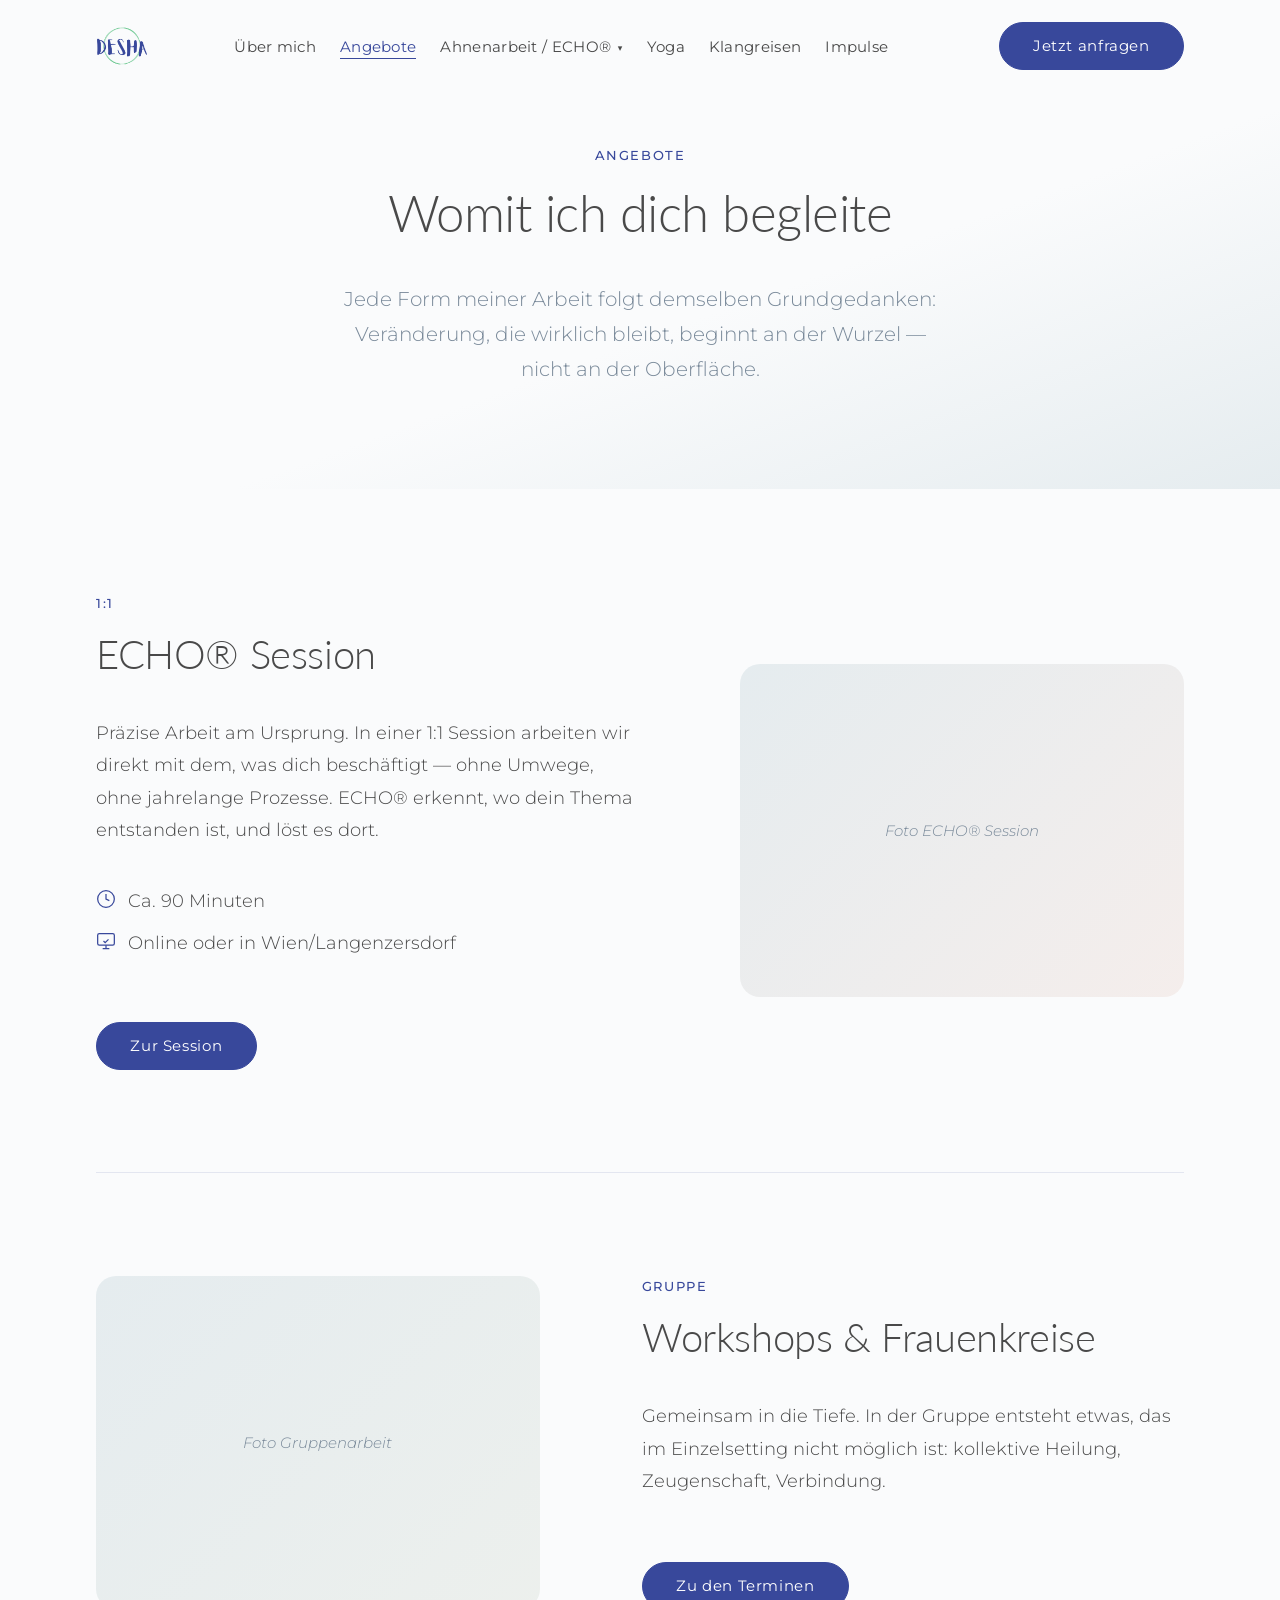
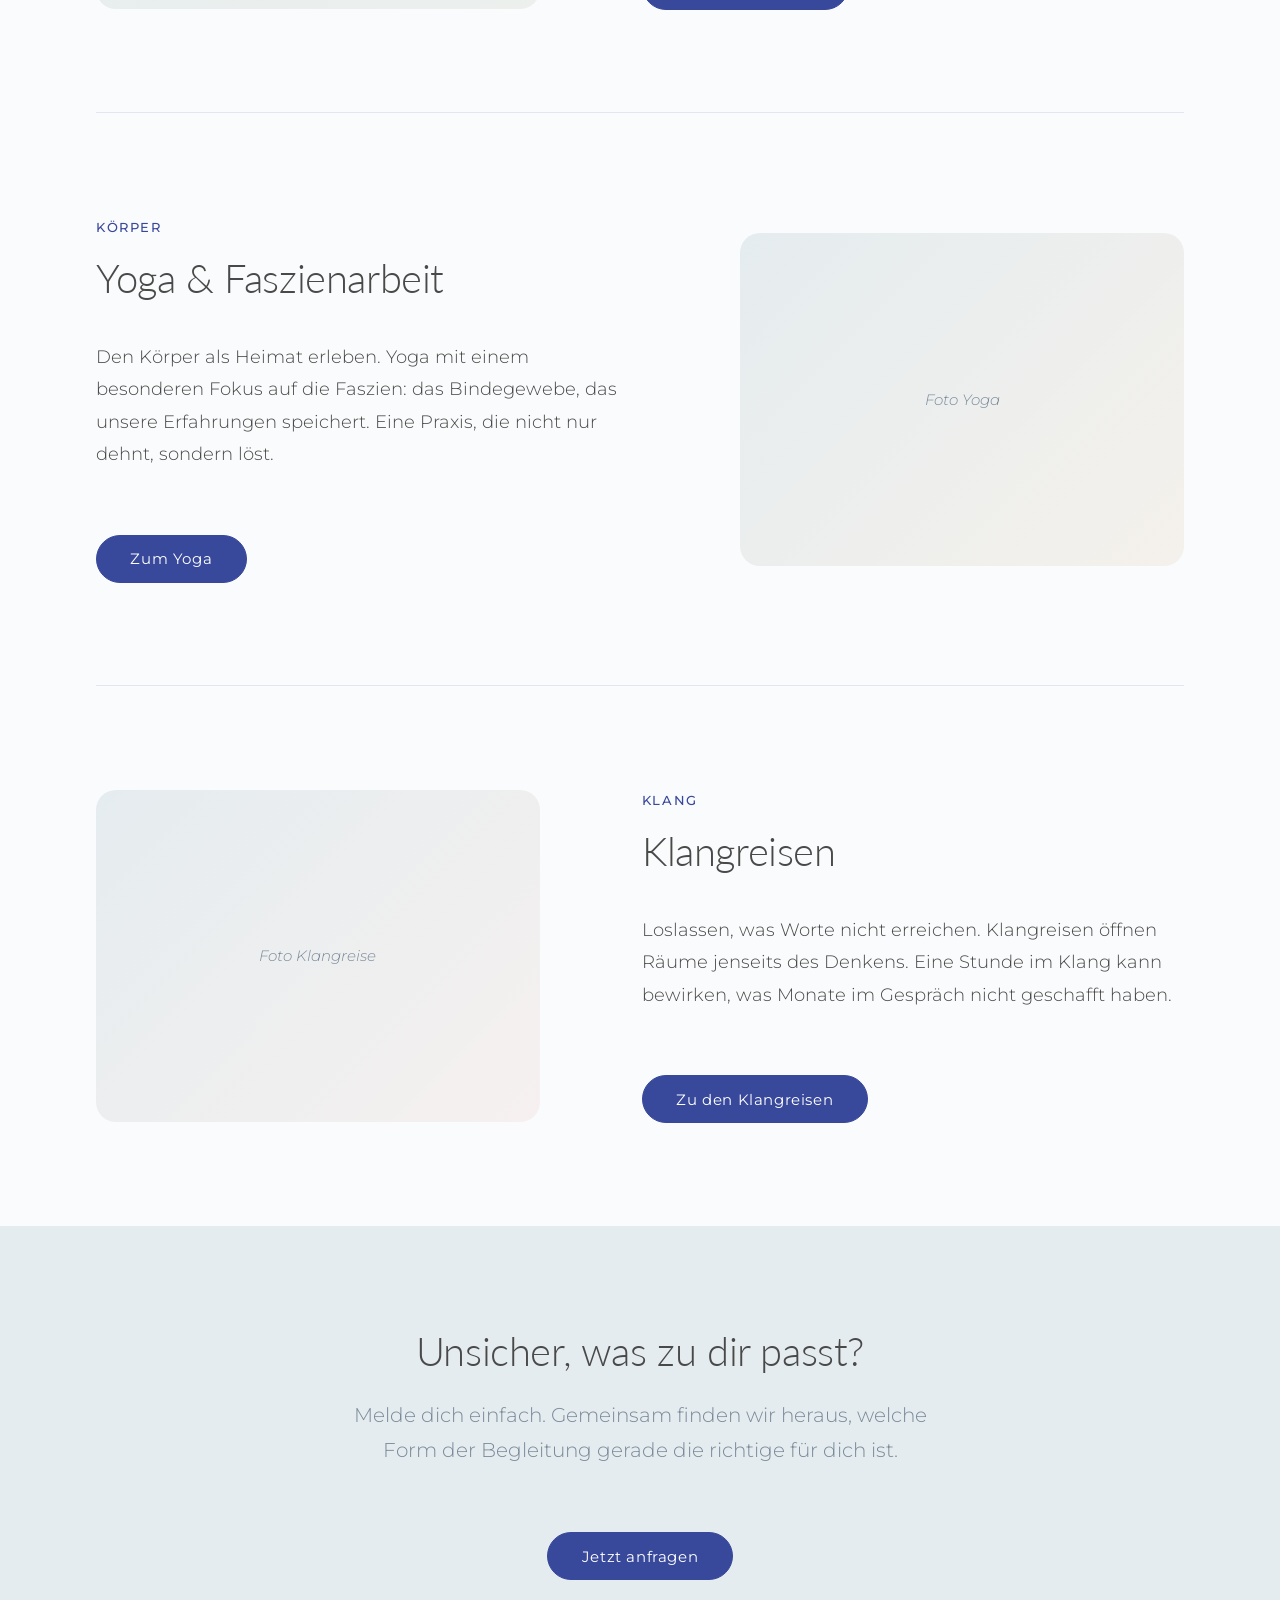
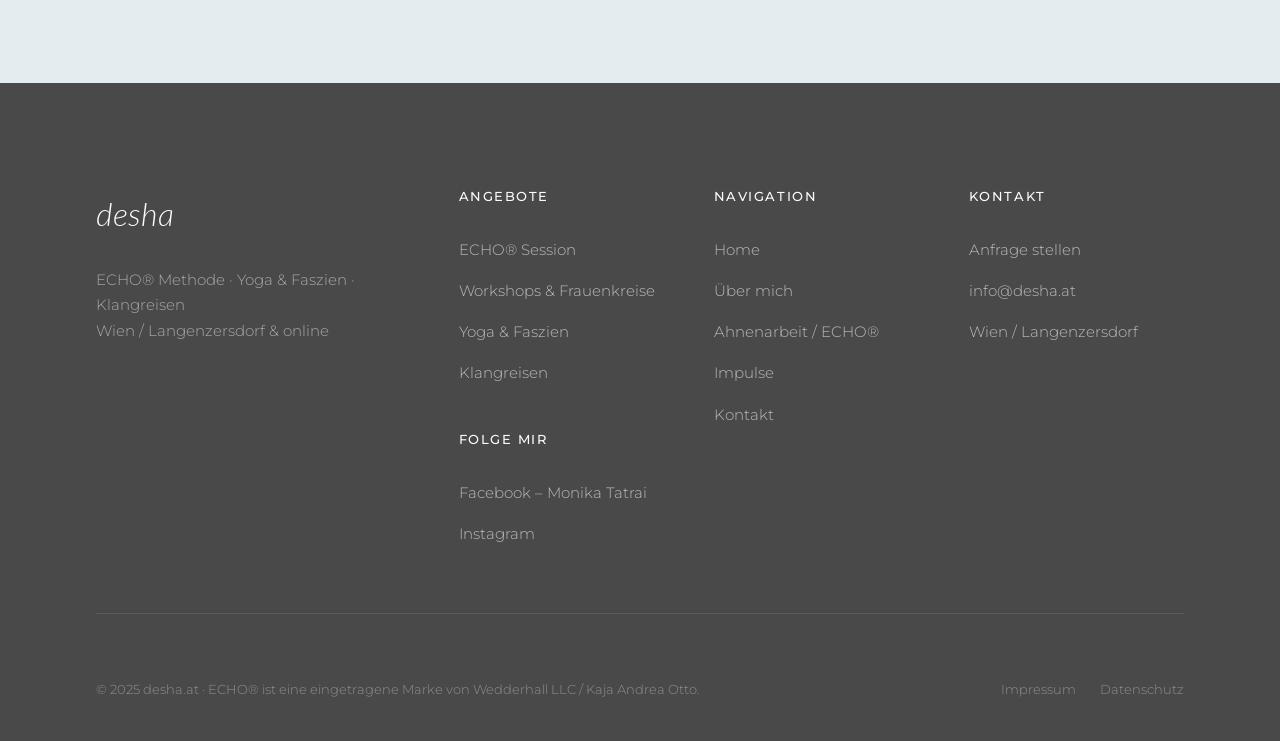
==== commit 4b703a82: "Reorder nav, add ECHO dropdown submenu, add Facebook+Instagram to all footers Co-Authored-By: Claude" ====
--- a/angebote/index.html
+++ b/angebote/index.html
@@ -39,8 +39,16 @@
       <nav aria-label="Hauptnavigation">
         <ul class="nav__links" role="list">
           <li><a href="../ueber-mich.html" class="nav__link">Über mich</a></li>
-          <li><a href="../echo-methode.html" class="nav__link">Ahnenarbeit / ECHO®</a></li>
           <li><a href="../angebote/index.html" class="nav__link is-active">Angebote</a></li>
+          <li class="nav__item--dropdown">
+            <a href="../echo-methode.html" class="nav__link">Ahnenarbeit / ECHO® <span class="nav__arrow" aria-hidden="true">▾</span></a>
+            <ul class="nav__dropdown" role="list">
+              <li><a href="../echo-methode.html" class="nav__dropdown-link">Was ist die ECHO® Methode</a></li>
+              <li><a href="../angebote/echo-session.html" class="nav__dropdown-link">1:1 Session</a></li>
+              <li><a href="../angebote/online-retreat.html" class="nav__dropdown-link">Space – Orte &amp; Plätze</a></li>
+              <li><a href="../angebote/gruppenarbeit.html" class="nav__dropdown-link">Workshop – Frauen</a></li>
+            </ul>
+          </li>
           <li><a href="../angebote/yoga-faszien.html" class="nav__link">Yoga</a></li>
           <li><a href="../angebote/klangreisen.html" class="nav__link">Klangreisen</a></li>
           <li><a href="../blog/index.html" class="nav__link">Impulse</a></li>
@@ -54,8 +62,11 @@
     <nav id="mobile-menu" class="nav__mobile" aria-label="Mobile Navigation">
       <ul class="nav__mobile-links" role="list">
         <li><a href="../ueber-mich.html" class="nav__mobile-link">Über mich</a></li>
+        <li><a href="../angebote/index.html" class="nav__mobile-link is-active">Angebote</a></li>
         <li><a href="../echo-methode.html" class="nav__mobile-link">Ahnenarbeit / ECHO®</a></li>
-        <li><a href="../angebote/index.html" class="nav__mobile-link">Angebote</a></li>
+        <li><a href="../angebote/echo-session.html" class="nav__mobile-link">— 1:1 Session</a></li>
+        <li><a href="../angebote/online-retreat.html" class="nav__mobile-link">— Space – Orte &amp; Plätze</a></li>
+        <li><a href="../angebote/gruppenarbeit.html" class="nav__mobile-link">— Workshop – Frauen</a></li>
         <li><a href="../angebote/yoga-faszien.html" class="nav__mobile-link">Yoga</a></li>
         <li><a href="../angebote/klangreisen.html" class="nav__mobile-link">Klangreisen</a></li>
         <li><a href="../blog/index.html" class="nav__mobile-link">Impulse</a></li>
@@ -242,7 +253,7 @@
             <li><a href="../angebote/gruppenarbeit.html" class="footer__link">Workshops &amp; Frauenkreise</a></li>
             <li><a href="../angebote/yoga-faszien.html" class="footer__link">Yoga &amp; Faszien</a></li>
             <li><a href="../angebote/klangreisen.html" class="footer__link">Klangreisen</a></li>
-          </ul>
+          </ul><div style="margin-top:var(--space-lg);"><p class="footer__col-title">Folge mir</p><ul class="footer__links" role="list"><li><a href="https://www.facebook.com/monika.tatrai" class="footer__link" target="_blank" rel="noopener">Facebook – Monika Tatrai</a></li><li><a href="https://www.instagram.com/desha.monikatatrai" class="footer__link" target="_blank" rel="noopener">Instagram</a></li></ul></div>
         </div>
         <div>
           <p class="footer__col-title">Navigation</p>
--- a/css/components.css
+++ b/css/components.css
@@ -164,6 +164,63 @@
   list-style: none;
 }
 
+/* Dropdown */
+.nav__item--dropdown {
+  position: relative;
+}
+
+.nav__arrow {
+  font-size: 0.6em;
+  margin-left: 0.25em;
+  display: inline-block;
+  transition: transform var(--transition);
+  vertical-align: middle;
+}
+
+.nav__item--dropdown:hover .nav__arrow,
+.nav__item--dropdown:focus-within .nav__arrow {
+  transform: rotate(180deg);
+}
+
+.nav__dropdown {
+  position: absolute;
+  top: calc(100% + 0.6rem);
+  left: 50%;
+  transform: translateX(-50%) translateY(6px);
+  background: var(--color-white);
+  border-radius: var(--radius-md);
+  box-shadow: var(--shadow-md);
+  border: 1px solid var(--color-border);
+  min-width: 230px;
+  padding: 0.4rem 0;
+  list-style: none;
+  opacity: 0;
+  visibility: hidden;
+  transition: opacity var(--transition), visibility var(--transition), transform var(--transition);
+  z-index: 200;
+}
+
+.nav__item--dropdown:hover .nav__dropdown,
+.nav__item--dropdown:focus-within .nav__dropdown {
+  opacity: 1;
+  visibility: visible;
+  transform: translateX(-50%) translateY(0);
+}
+
+.nav__dropdown-link {
+  display: block;
+  padding: 0.6rem 1.25rem;
+  font-size: var(--text-sm);
+  color: var(--color-text);
+  white-space: nowrap;
+  transition: color var(--transition), background var(--transition);
+}
+
+.nav__dropdown-link:hover {
+  color: var(--color-primary);
+  background: var(--color-surface);
+}
+
 .nav__link {
   font-size: var(--text-sm);
   font-weight: 400;
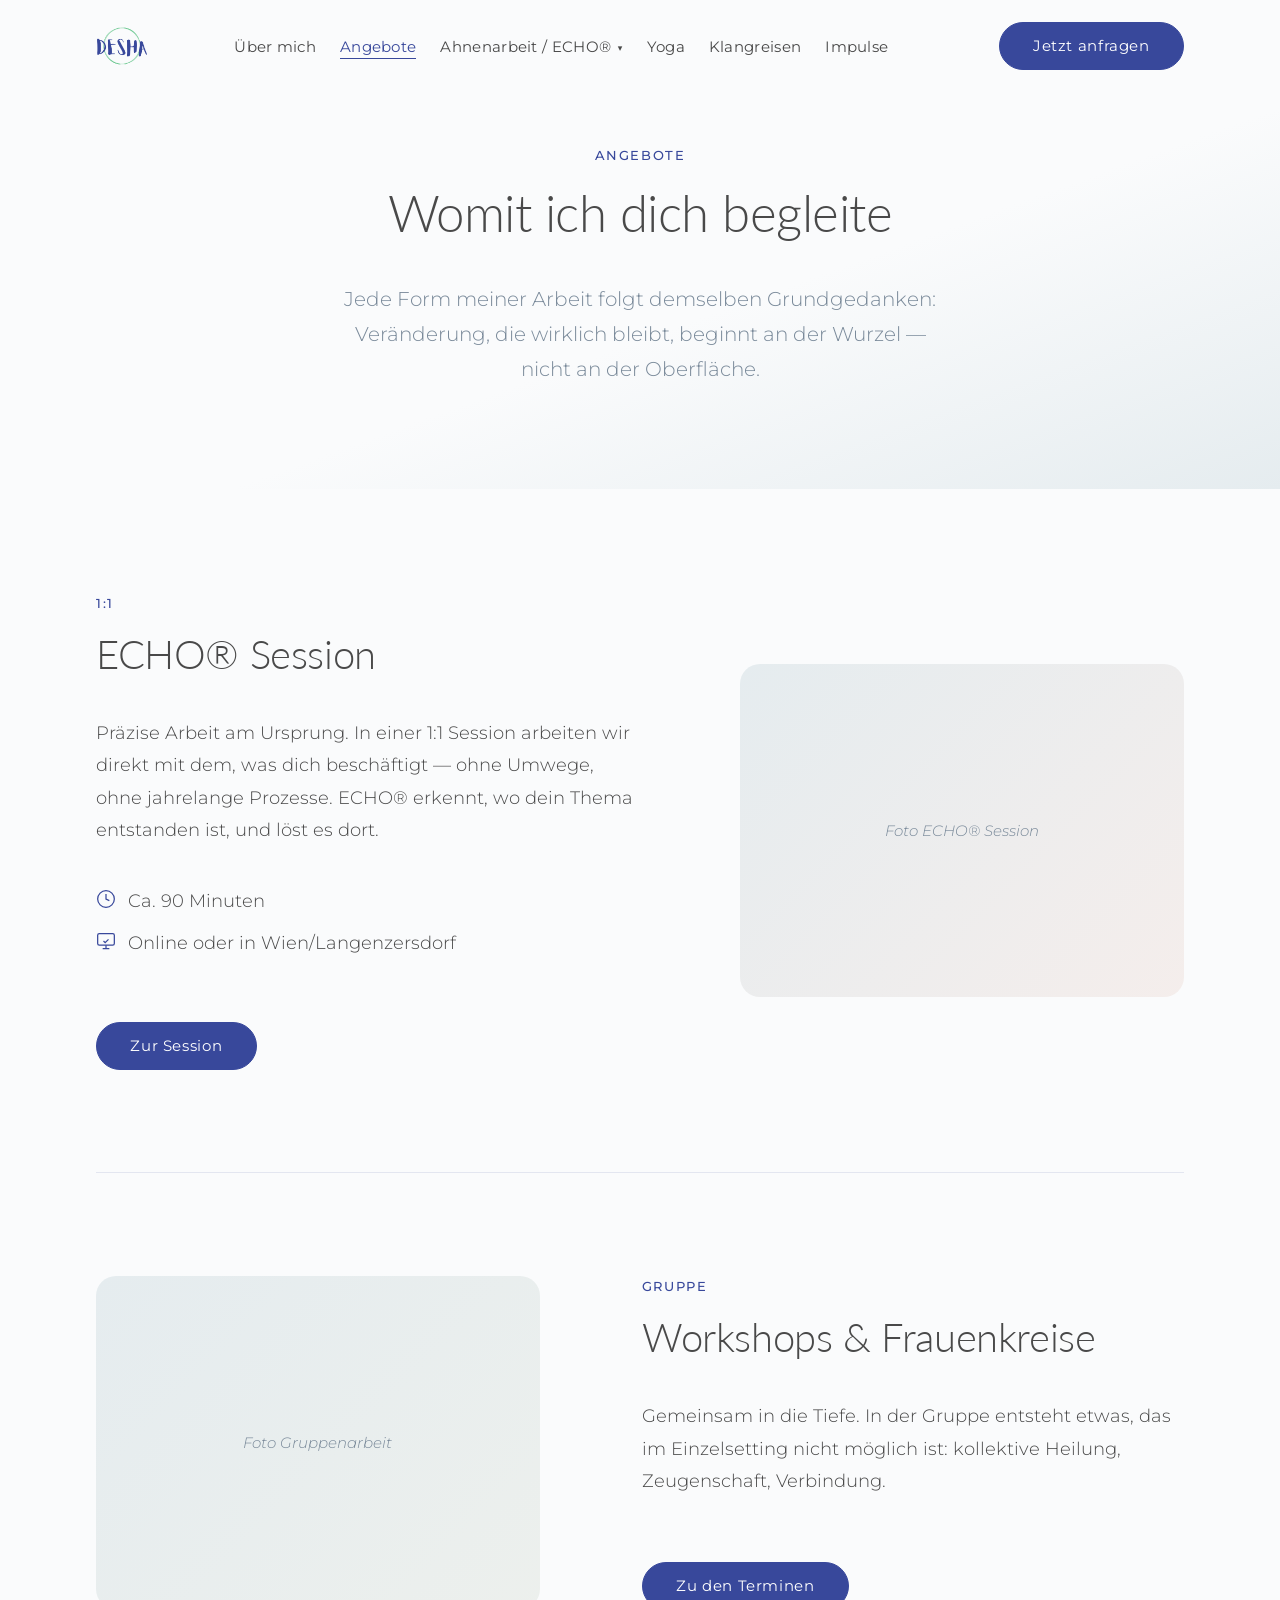
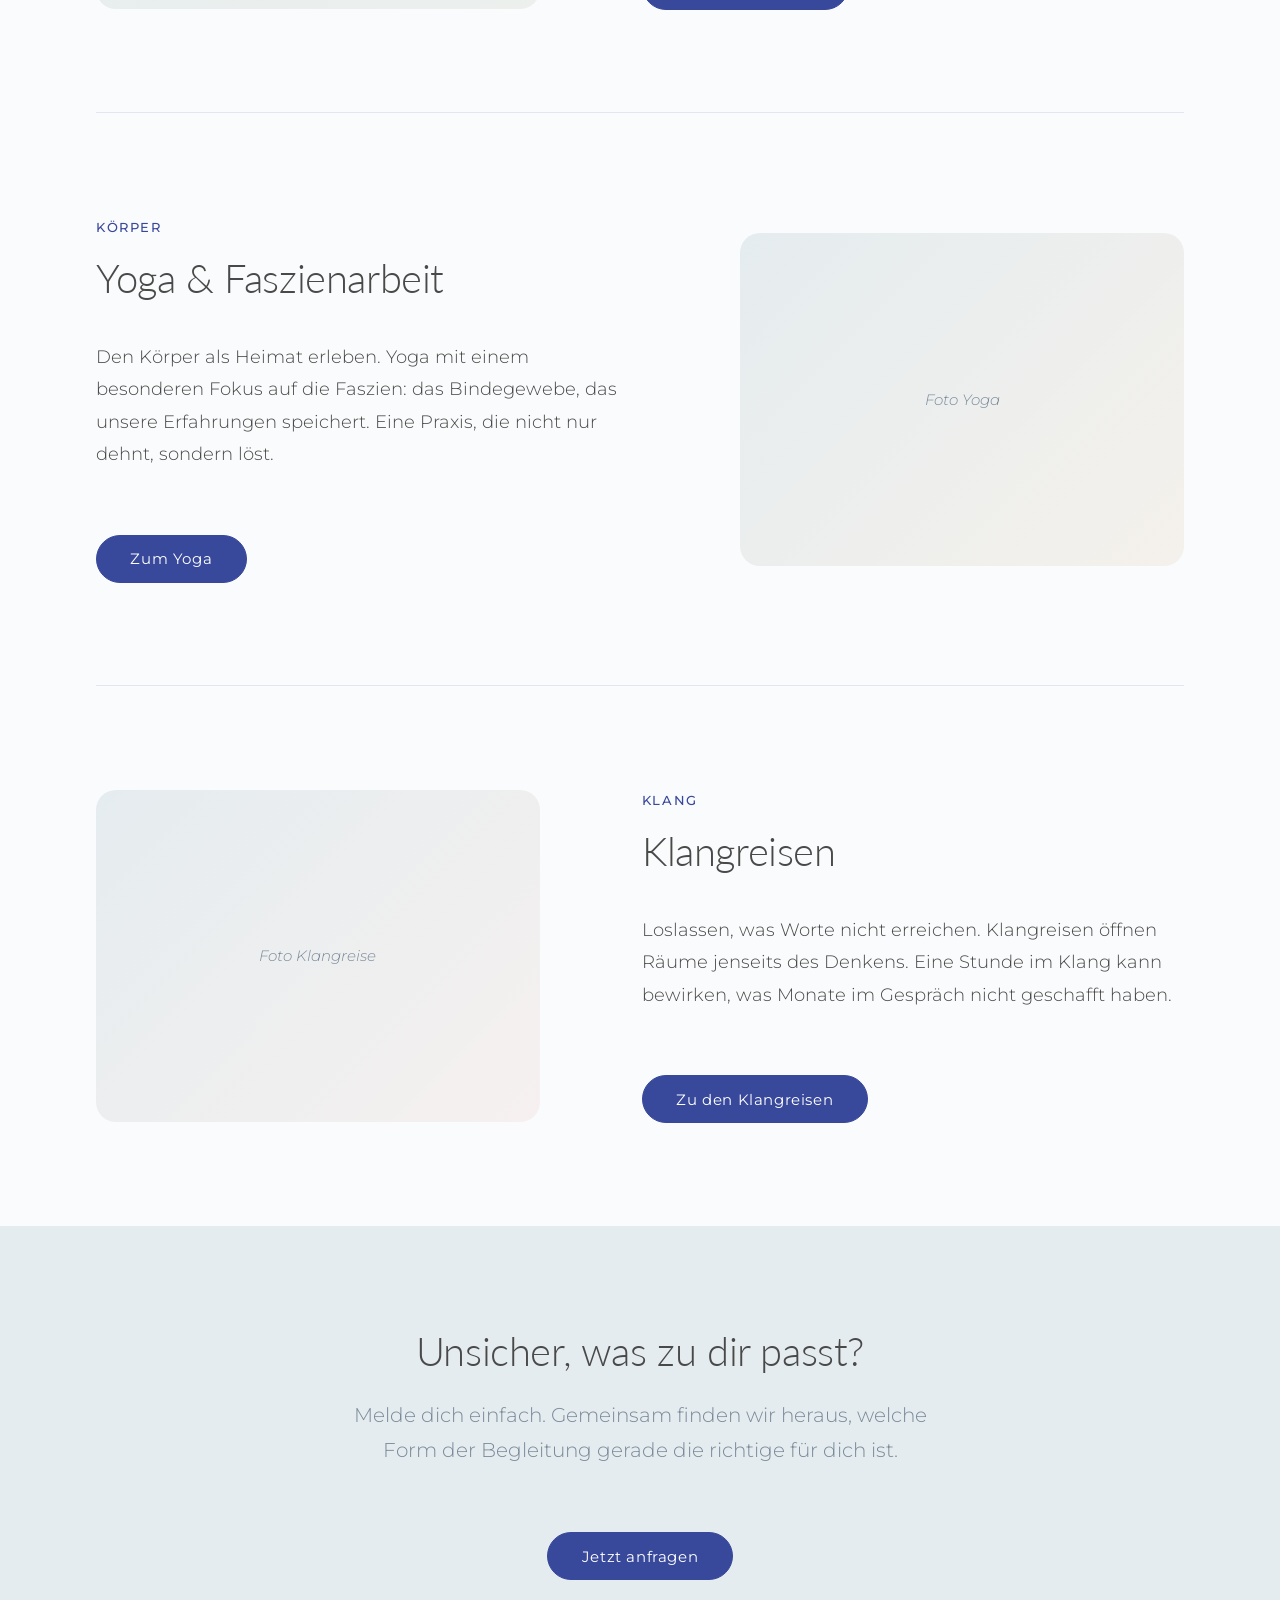
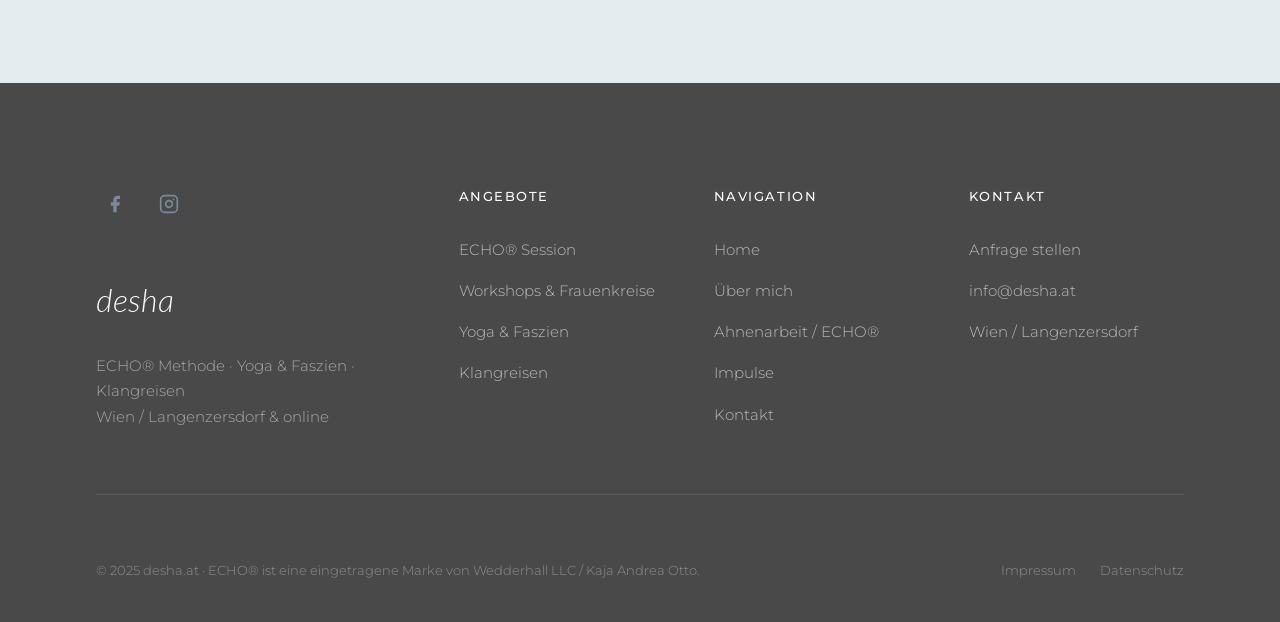
==== commit 0bb26f25: "Replace footer text social links with FB+IG icons above logo Co-Authored-By: Claude Sonnet 4.6 <nore" ====
--- a/angebote/index.html
+++ b/angebote/index.html
@@ -243,7 +243,7 @@
     <div class="footer__inner">
       <div class="footer__top">
         <div class="footer__brand">
-          <a href="../index.html" class="footer__logo">desha</a>
+          <div class="footer__social"><a href="https://www.facebook.com/desha.monikatatrai" class="footer__social-link" target="_blank" rel="noopener" aria-label="Facebook"><svg xmlns="http://www.w3.org/2000/svg" width="20" height="20" viewBox="0 0 24 24" fill="currentColor" aria-hidden="true"><path d="M18 2h-3a5 5 0 0 0-5 5v3H7v4h3v8h4v-8h3l1-4h-4V7a1 1 0 0 1 1-1h3z"/></svg></a><a href="https://www.instagram.com/desha.monikatatrai" class="footer__social-link" target="_blank" rel="noopener" aria-label="Instagram"><svg xmlns="http://www.w3.org/2000/svg" width="20" height="20" viewBox="0 0 24 24" fill="none" stroke="currentColor" stroke-width="2" stroke-linecap="round" stroke-linejoin="round" aria-hidden="true"><rect x="2" y="2" width="20" height="20" rx="5" ry="5"/><path d="M16 11.37A4 4 0 1 1 12.63 8 4 4 0 0 1 16 11.37z"/><line x1="17.5" y1="6.5" x2="17.51" y2="6.5"/></svg></a></div><a href="../index.html" class="footer__logo">desha</a>
           <p class="footer__tagline">ECHO® Methode · Yoga & Faszien · Klangreisen<br>Wien / Langenzersdorf &amp; online</p>
         </div>
         <div>
@@ -253,7 +253,7 @@
             <li><a href="../angebote/gruppenarbeit.html" class="footer__link">Workshops &amp; Frauenkreise</a></li>
             <li><a href="../angebote/yoga-faszien.html" class="footer__link">Yoga &amp; Faszien</a></li>
             <li><a href="../angebote/klangreisen.html" class="footer__link">Klangreisen</a></li>
-          </ul><div style="margin-top:var(--space-lg);"><p class="footer__col-title">Folge mir</p><ul class="footer__links" role="list"><li><a href="https://www.facebook.com/monika.tatrai" class="footer__link" target="_blank" rel="noopener">Facebook – Monika Tatrai</a></li><li><a href="https://www.instagram.com/desha.monikatatrai" class="footer__link" target="_blank" rel="noopener">Instagram</a></li></ul></div>
+          </ul>
         </div>
         <div>
           <p class="footer__col-title">Navigation</p>
--- a/css/components.css
+++ b/css/components.css
@@ -811,6 +811,30 @@
   gap: var(--space-md);
 }
 
+.footer__social {
+  display: flex;
+  gap: var(--space-sm);
+  margin-bottom: var(--space-md);
+}
+
+.footer__social-link {
+  display: inline-flex;
+  align-items: center;
+  justify-content: center;
+  width: 38px;
+  height: 38px;
+  border-radius: var(--radius-full);
+  border: 1.5px solid var(--color-border);
+  color: var(--color-text-muted);
+  transition: color var(--transition), border-color var(--transition), background var(--transition);
+}
+
+.footer__social-link:hover {
+  color: var(--color-primary);
+  border-color: var(--color-primary);
+  background: rgba(56, 72, 155, 0.06);
+}
+
 .footer__logo {
   font-family: var(--font-serif);
   font-size: var(--text-2xl);
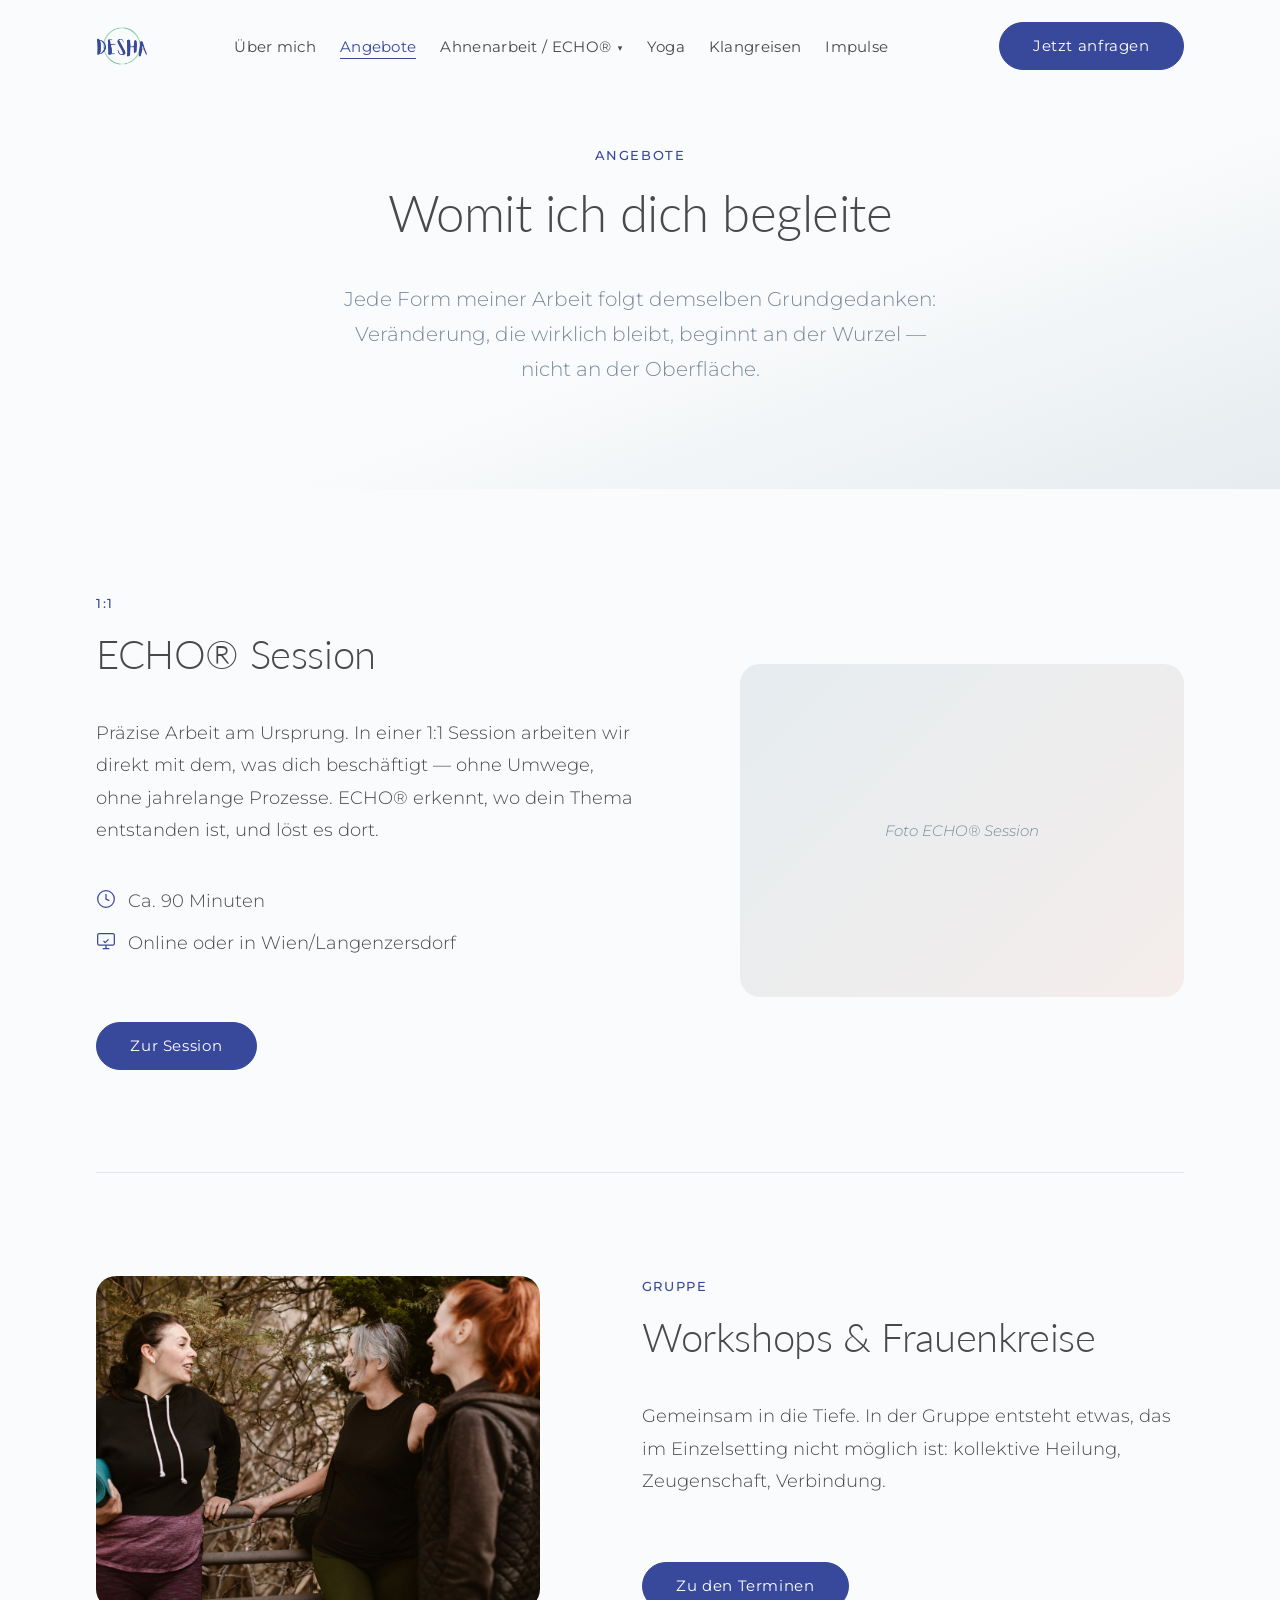
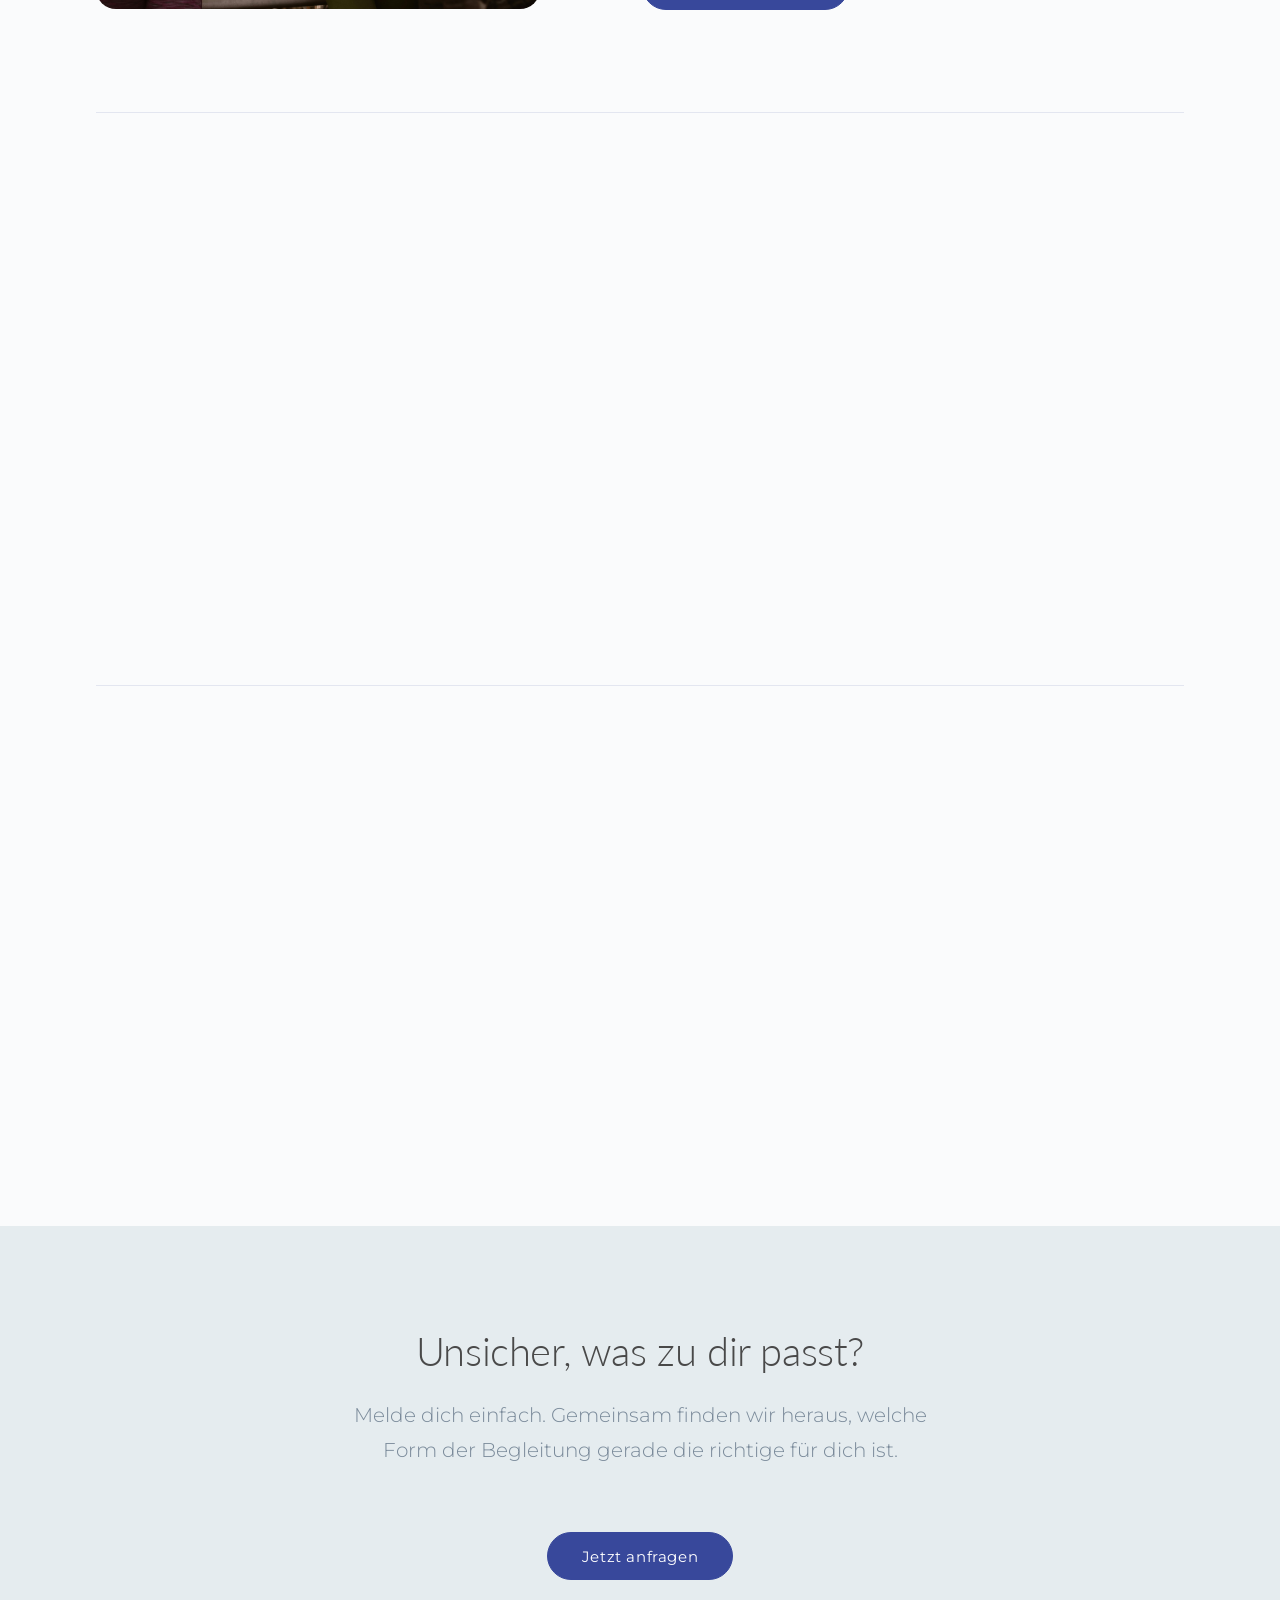
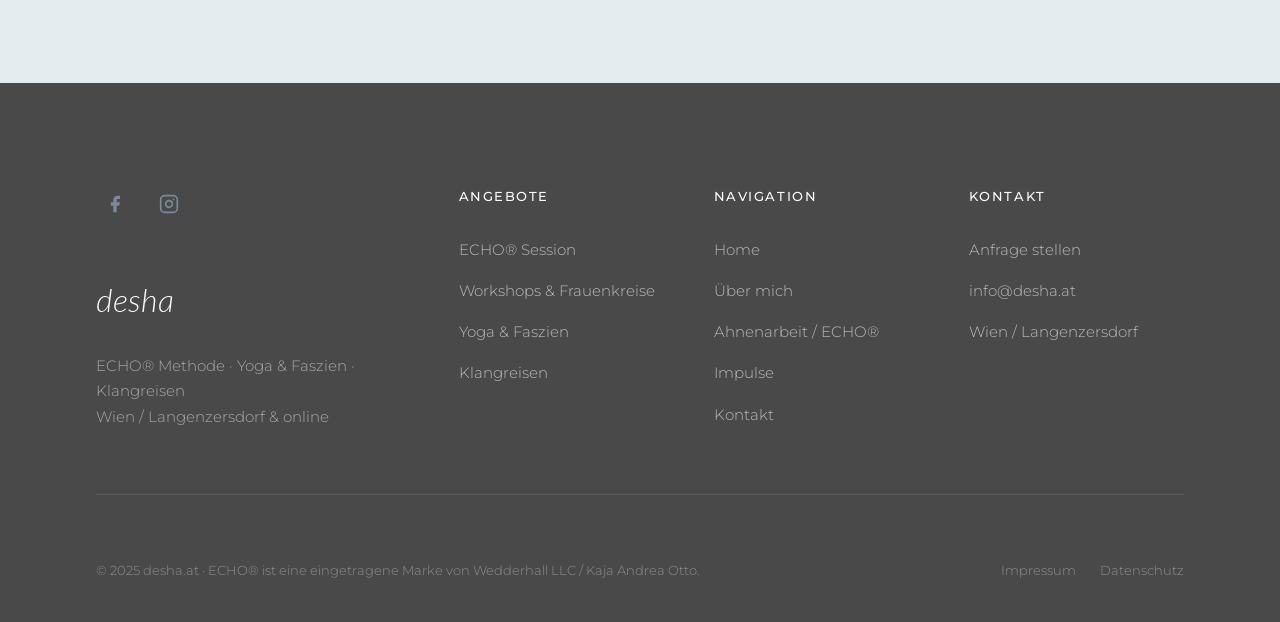
==== commit d59b4c5c: "Use gruppe-frauen.jpg in Workshops & Frauenkreise section on Angebote hub Co-Authored-By: Claude Son" ====
--- a/angebote/index.html
+++ b/angebote/index.html
@@ -45,7 +45,7 @@
             <ul class="nav__dropdown" role="list">
               <li><a href="../echo-methode.html" class="nav__dropdown-link">Was ist die ECHO® Methode</a></li>
               <li><a href="../angebote/echo-session.html" class="nav__dropdown-link">1:1 Session</a></li>
-              <li><a href="../angebote/online-retreat.html" class="nav__dropdown-link">Space – Orte &amp; Plätze</a></li>
+              <li><a href="../angebote/online-retreat.html" class="nav__dropdown-link">ECHO – Orte &amp; Plätze</a></li>
               <li><a href="../angebote/gruppenarbeit.html" class="nav__dropdown-link">Workshop – Frauen</a></li>
             </ul>
           </li>
@@ -65,7 +65,7 @@
         <li><a href="../angebote/index.html" class="nav__mobile-link is-active">Angebote</a></li>
         <li><a href="../echo-methode.html" class="nav__mobile-link">Ahnenarbeit / ECHO®</a></li>
         <li><a href="../angebote/echo-session.html" class="nav__mobile-link">— 1:1 Session</a></li>
-        <li><a href="../angebote/online-retreat.html" class="nav__mobile-link">— Space – Orte &amp; Plätze</a></li>
+        <li><a href="../angebote/online-retreat.html" class="nav__mobile-link">— ECHO – Orte &amp; Plätze</a></li>
         <li><a href="../angebote/gruppenarbeit.html" class="nav__mobile-link">— Workshop – Frauen</a></li>
         <li><a href="../angebote/yoga-faszien.html" class="nav__mobile-link">Yoga</a></li>
         <li><a href="../angebote/klangreisen.html" class="nav__mobile-link">Klangreisen</a></li>
@@ -144,13 +144,12 @@
         " aria-labelledby="gruppe-title">
           <div class="split split--wide-reversed">
             <div class="fade-in fade-in--delay-1">
-              <div style="
-                aspect-ratio: 4/3;
-                background: linear-gradient(135deg, var(--color-surface) 0%, rgba(138,158,127,0.12) 100%);
-                border-radius: var(--radius-lg);
-                display: flex; align-items: center; justify-content: center;
-                color: var(--color-text-muted); font-style: italic; font-size: var(--text-sm);
-              ">Foto Gruppenarbeit</div>
+              <img
+                src="../assets/images/gruppe-frauen.jpg"
+                alt="Workshops & Frauenkreise — Frauen im gemeinsamen Raum"
+                style="width:100%;aspect-ratio:4/3;object-fit:cover;border-radius:var(--radius-lg);"
+                loading="lazy"
+              >
             </div>
             <div class="fade-in">
               <span class="kicker">Gruppe</span>
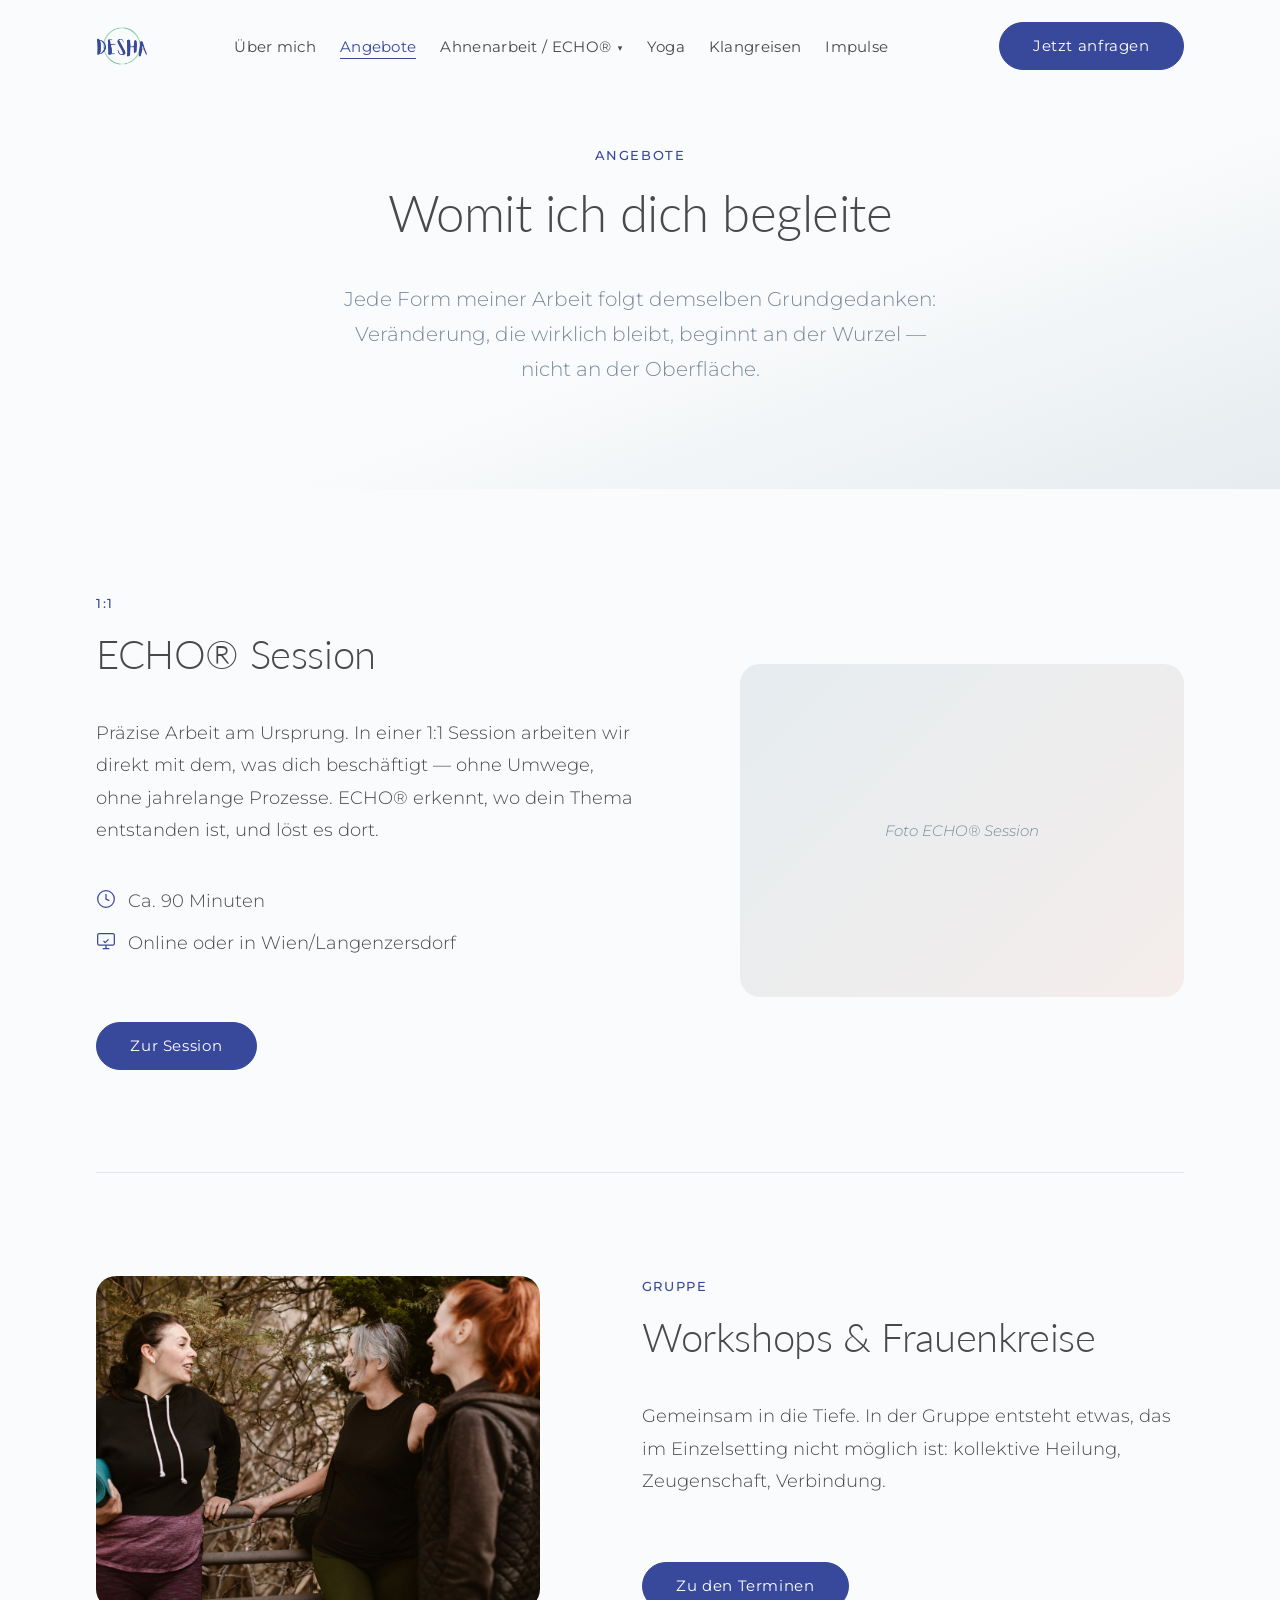
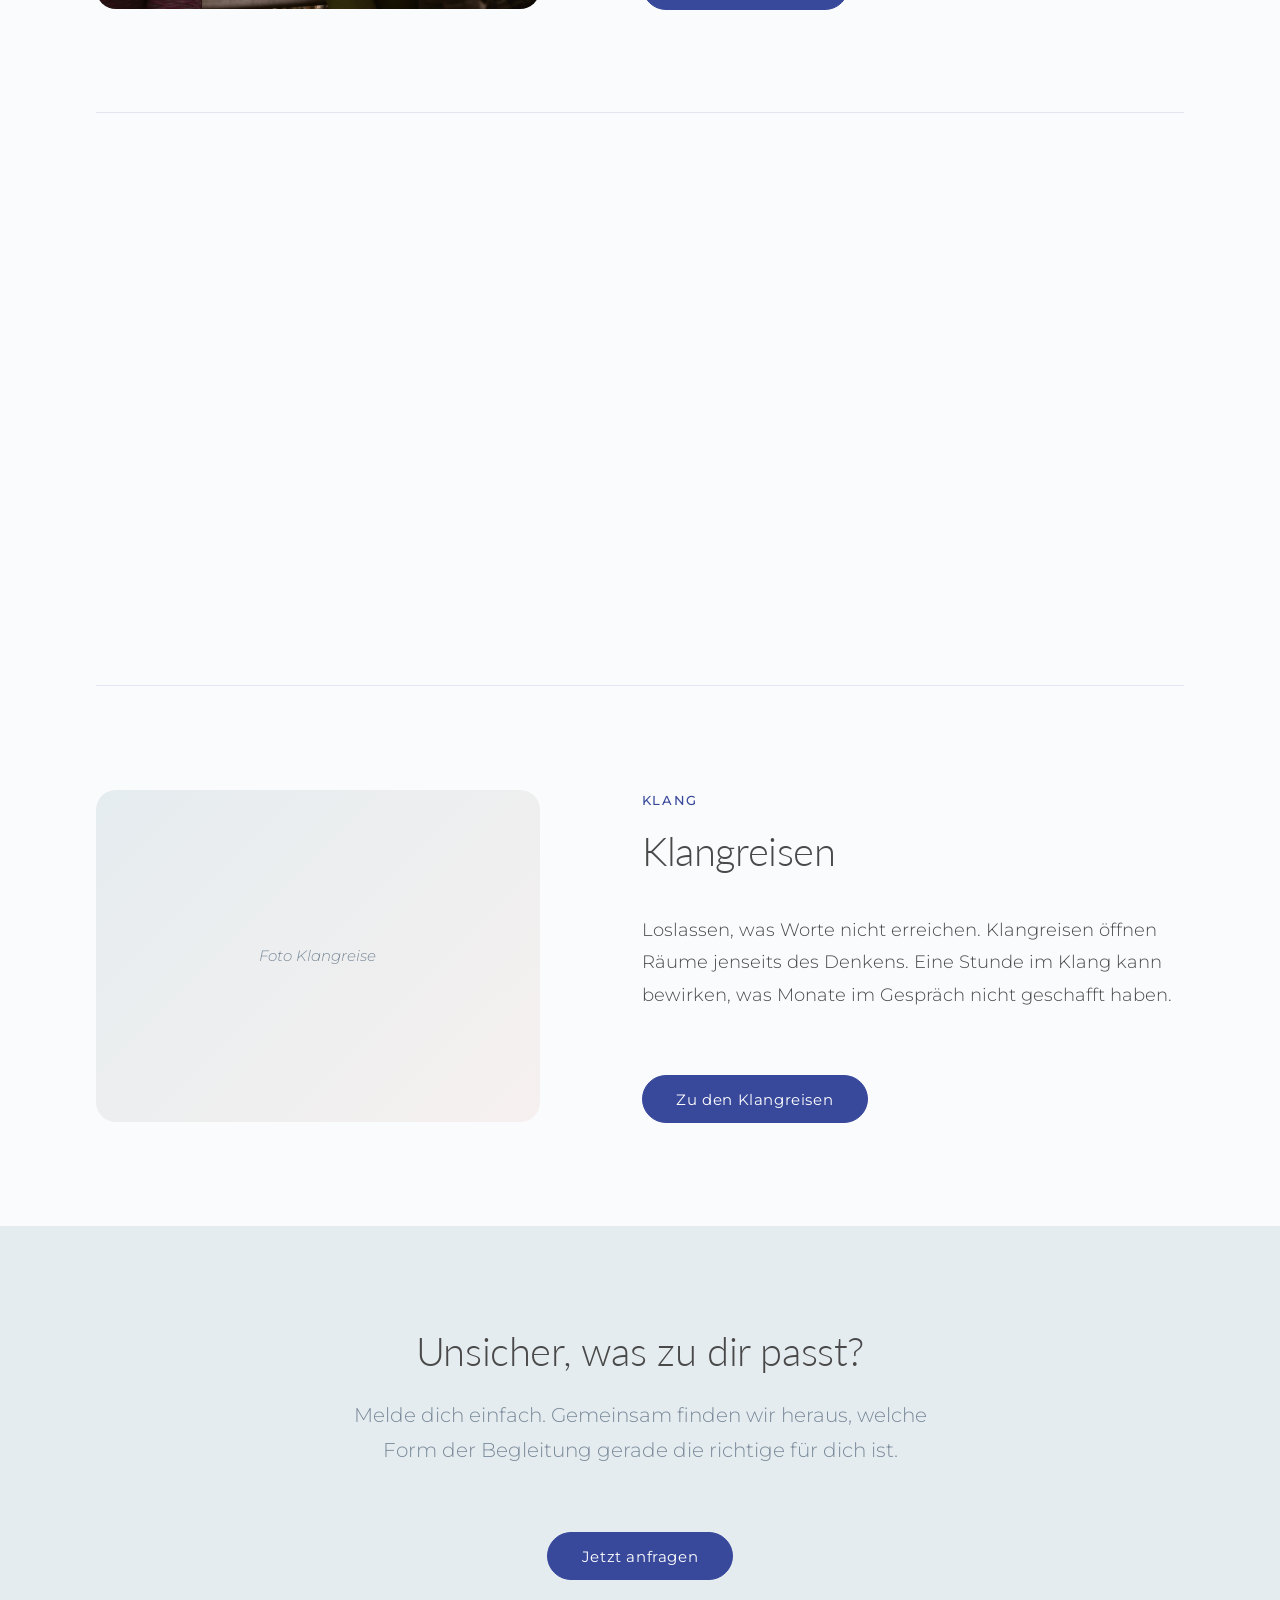
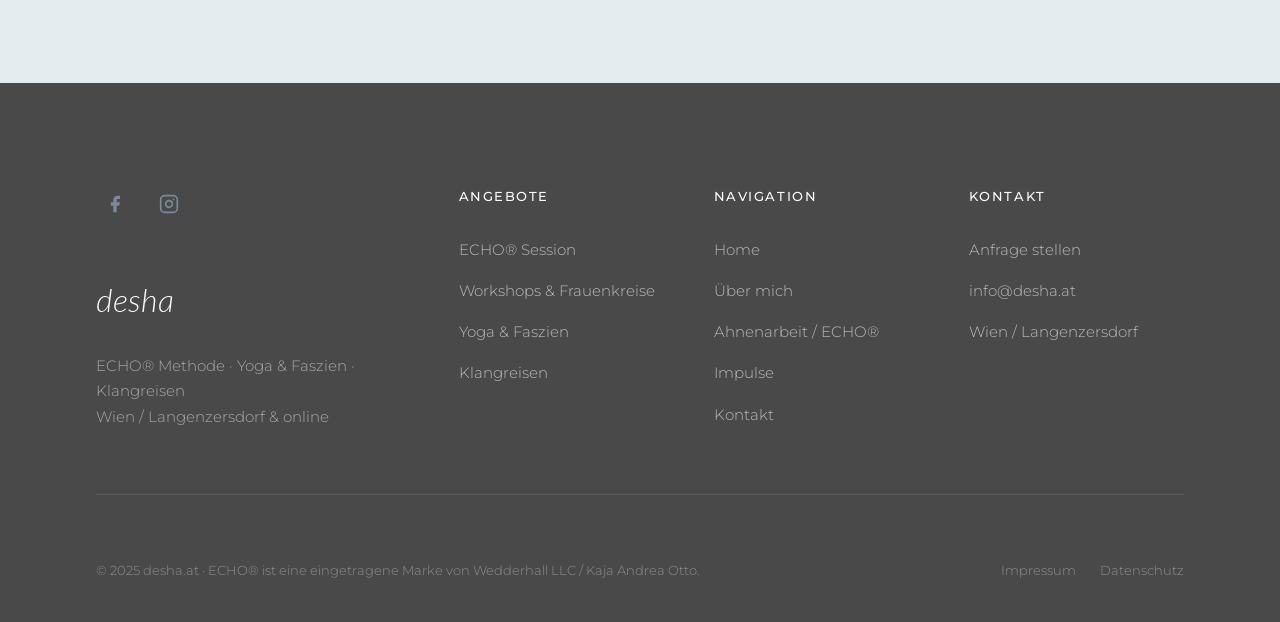
==== commit c9115fa6: "Content updates, SEO improvements across all pages - Update hero subtitle DU capitalization, testimo" ====
--- a/angebote/index.html
+++ b/angebote/index.html
@@ -6,6 +6,7 @@
   <title>Angebote — ECHO® Session · Yoga · Klangreisen | desha.at</title>
   <meta name="description" content="ECHO® Session, Gruppenarbeit, Yoga & Faszien, Klangreisen — in Wien/Langenzersdorf und online. Veränderung, die an der Wurzel beginnt.">
   <link rel="canonical" href="https://desha.at/angebote">
+  <meta name="robots" content="index, follow">
 
   <!-- Open Graph -->
   <meta property="og:title" content="Angebote — ECHO® Session · Yoga · Klangreisen | desha.at">
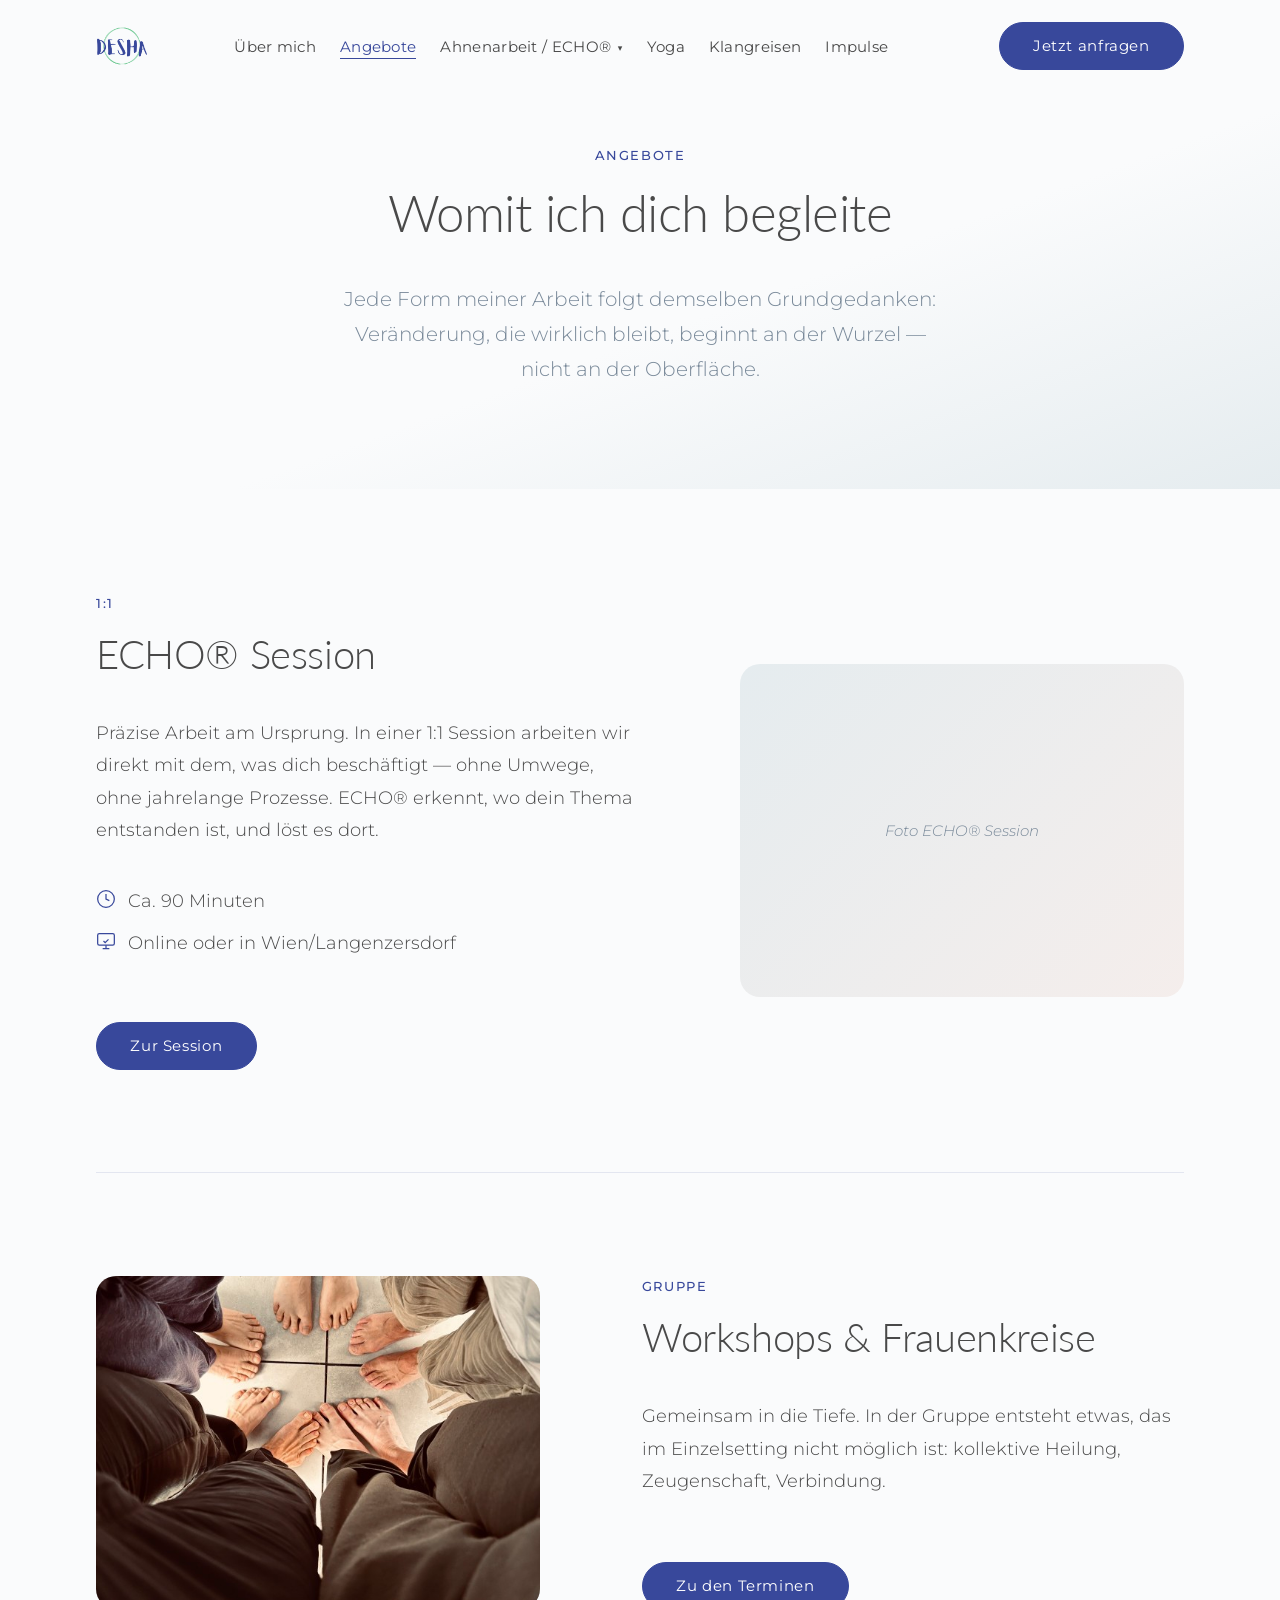
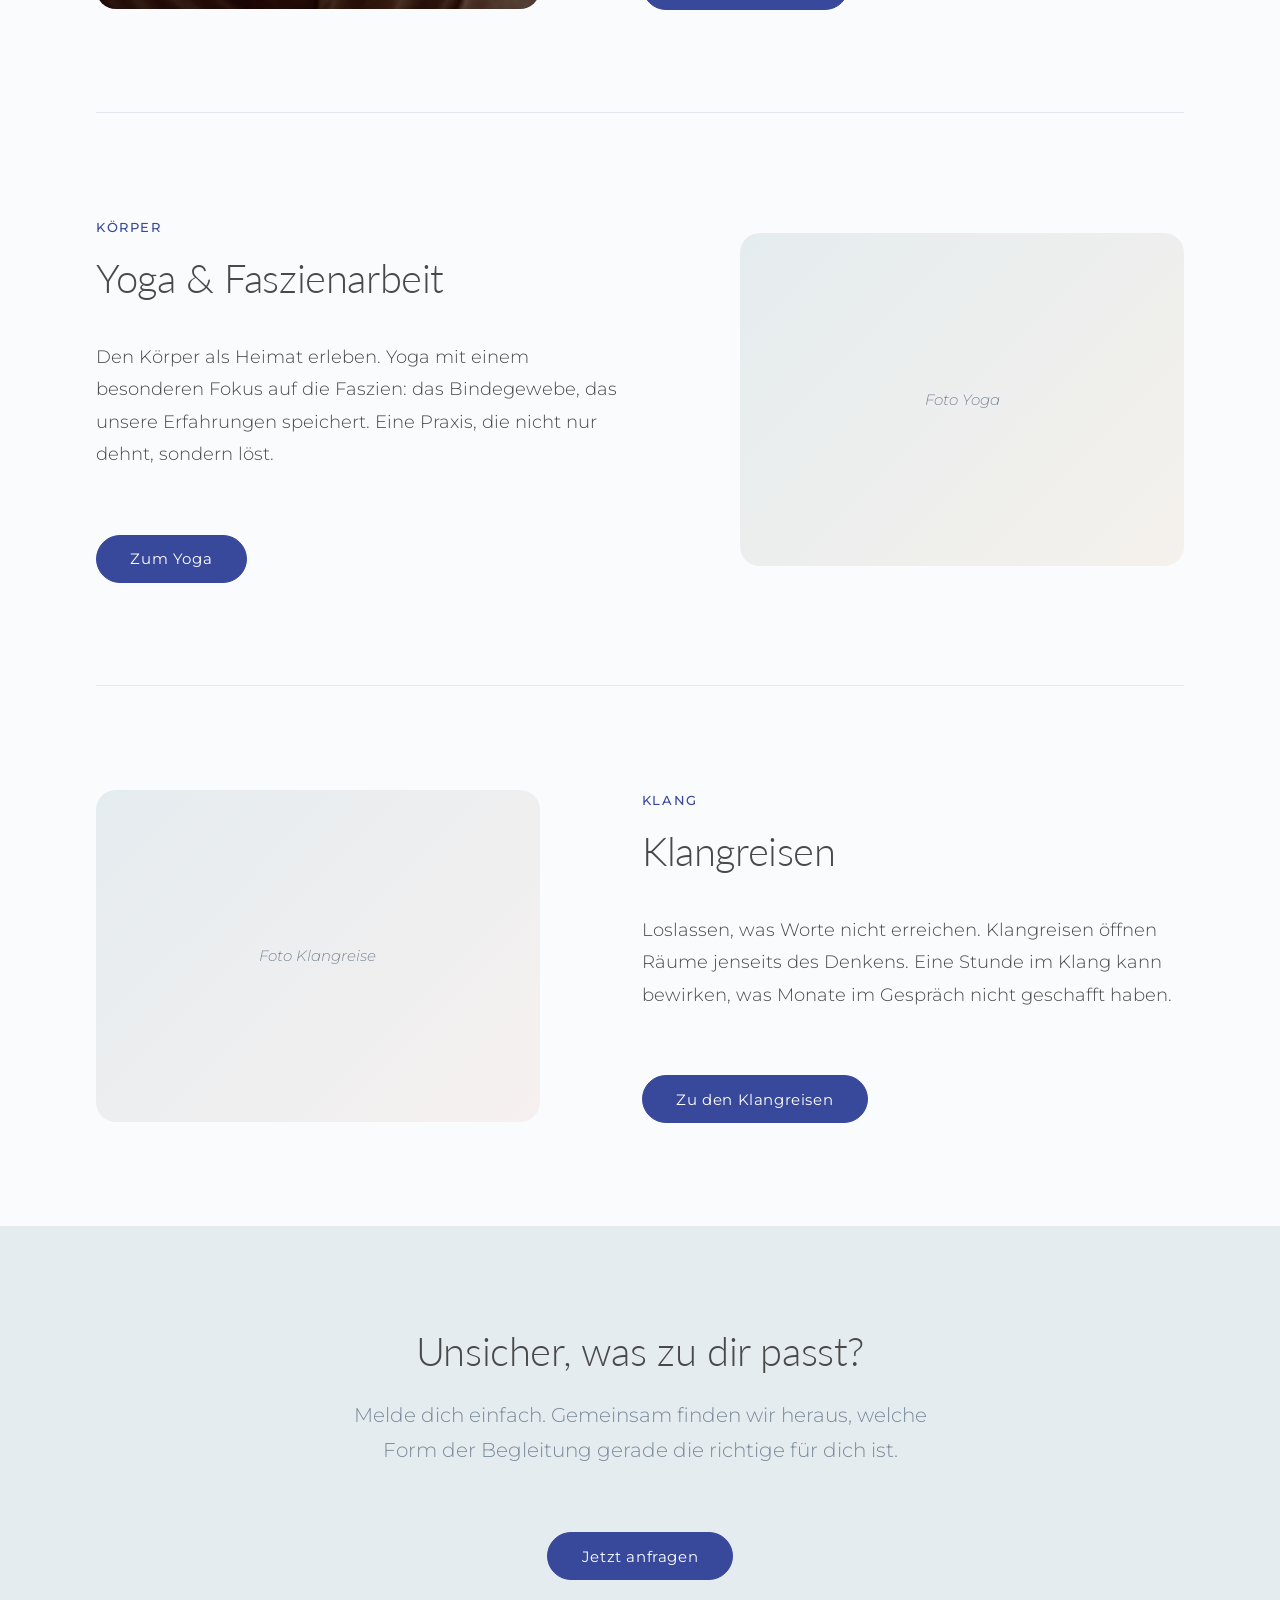
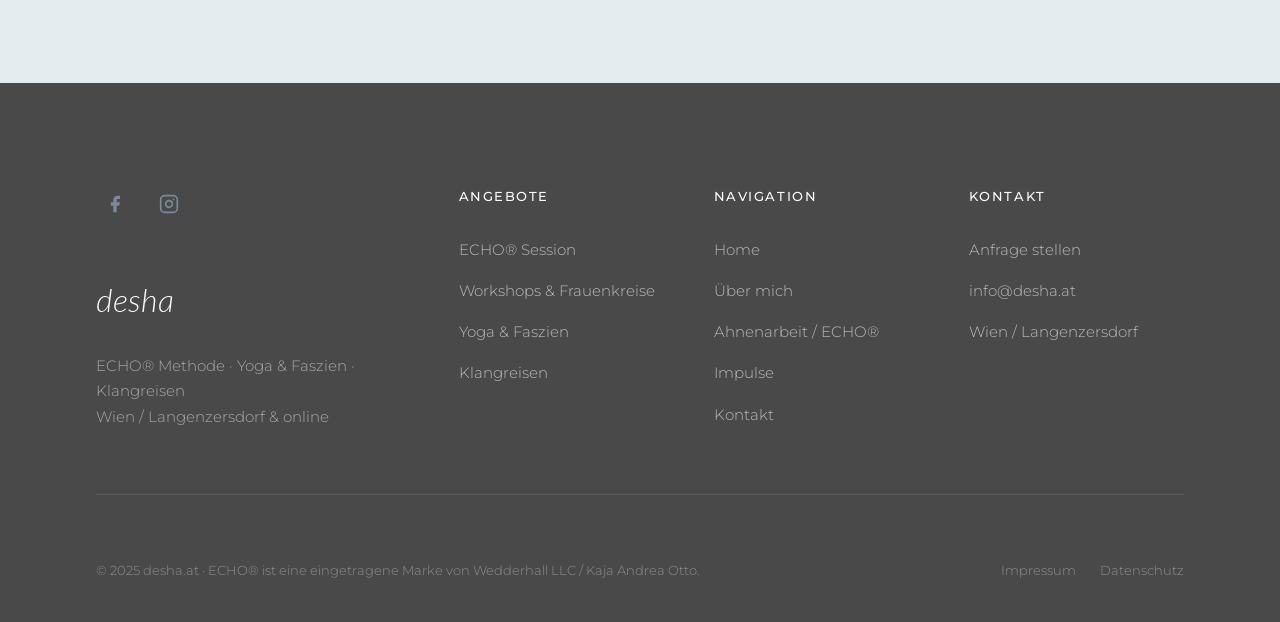
==== commit 733ebedd: "Update images and fix nav logo visibility - Replace gruppenarbeit hero with gruppe.jpeg - Replace Üb" ====
--- a/angebote/index.html
+++ b/angebote/index.html
@@ -146,7 +146,7 @@
           <div class="split split--wide-reversed">
             <div class="fade-in fade-in--delay-1">
               <img
-                src="../assets/images/gruppe-frauen.jpg"
+                src="../assets/images/gruppe.jpeg"
                 alt="Workshops & Frauenkreise — Frauen im gemeinsamen Raum"
                 style="width:100%;aspect-ratio:4/3;object-fit:cover;border-radius:var(--radius-lg);"
                 loading="lazy"
--- a/css/components.css
+++ b/css/components.css
@@ -116,6 +116,9 @@
   right: 0;
   z-index: 100;
   padding-block: 1.25rem;
+  background-color: rgba(250, 251, 252, 0.92);
+  backdrop-filter: blur(10px);
+  -webkit-backdrop-filter: blur(10px);
   transition: background var(--transition-slow), box-shadow var(--transition-slow),
               padding var(--transition);
 }
